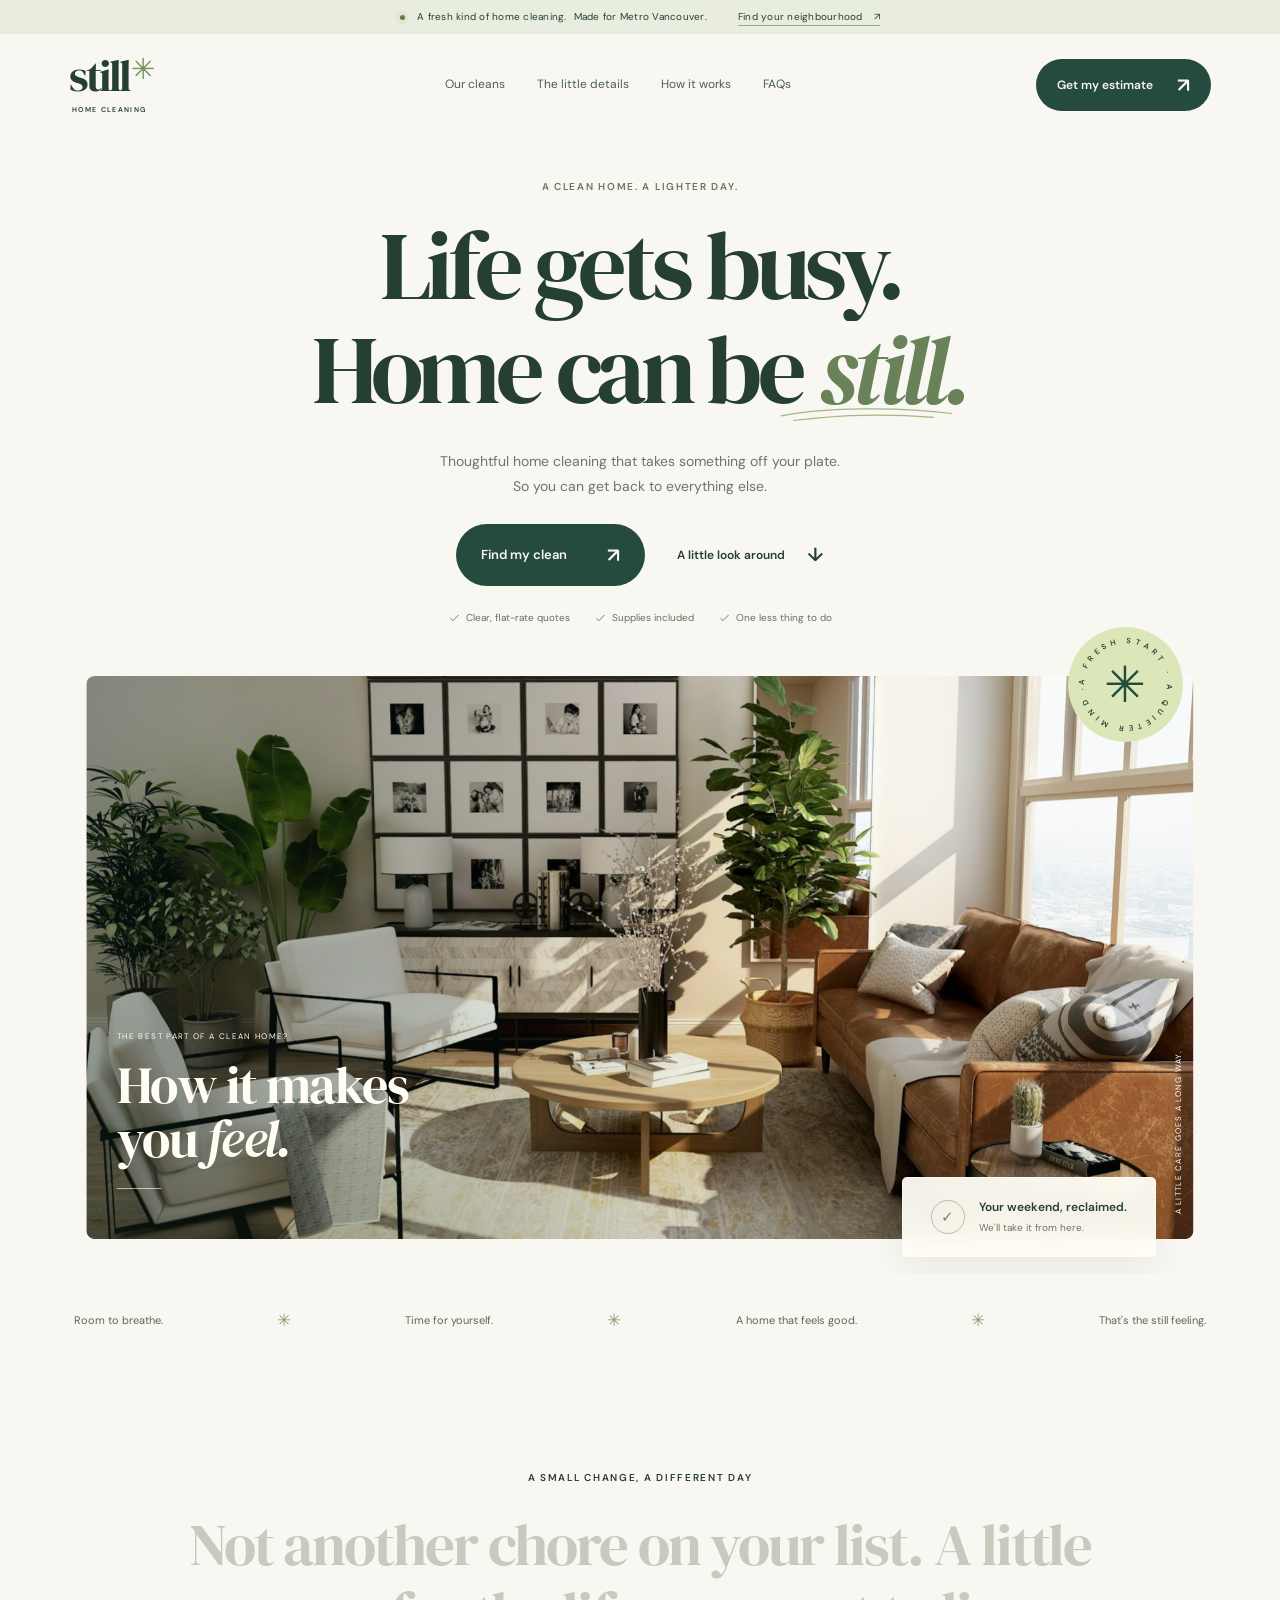
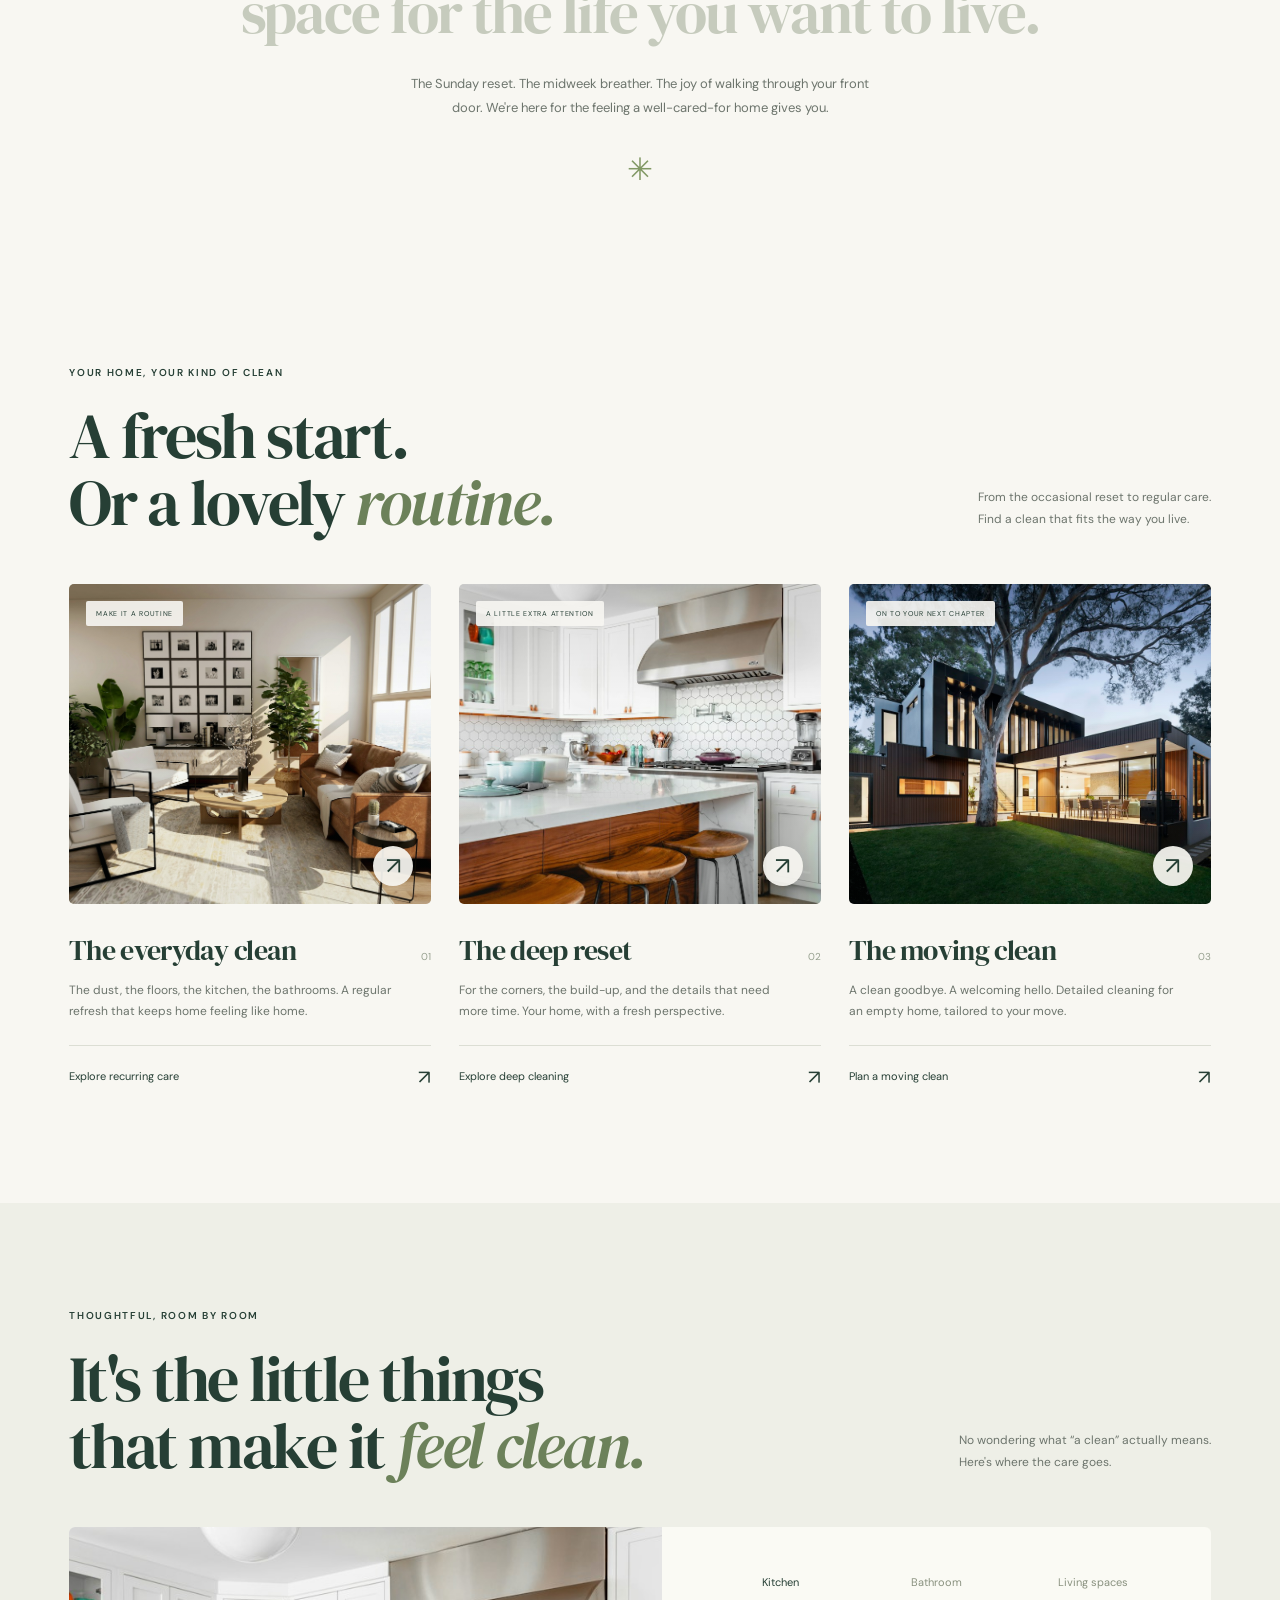
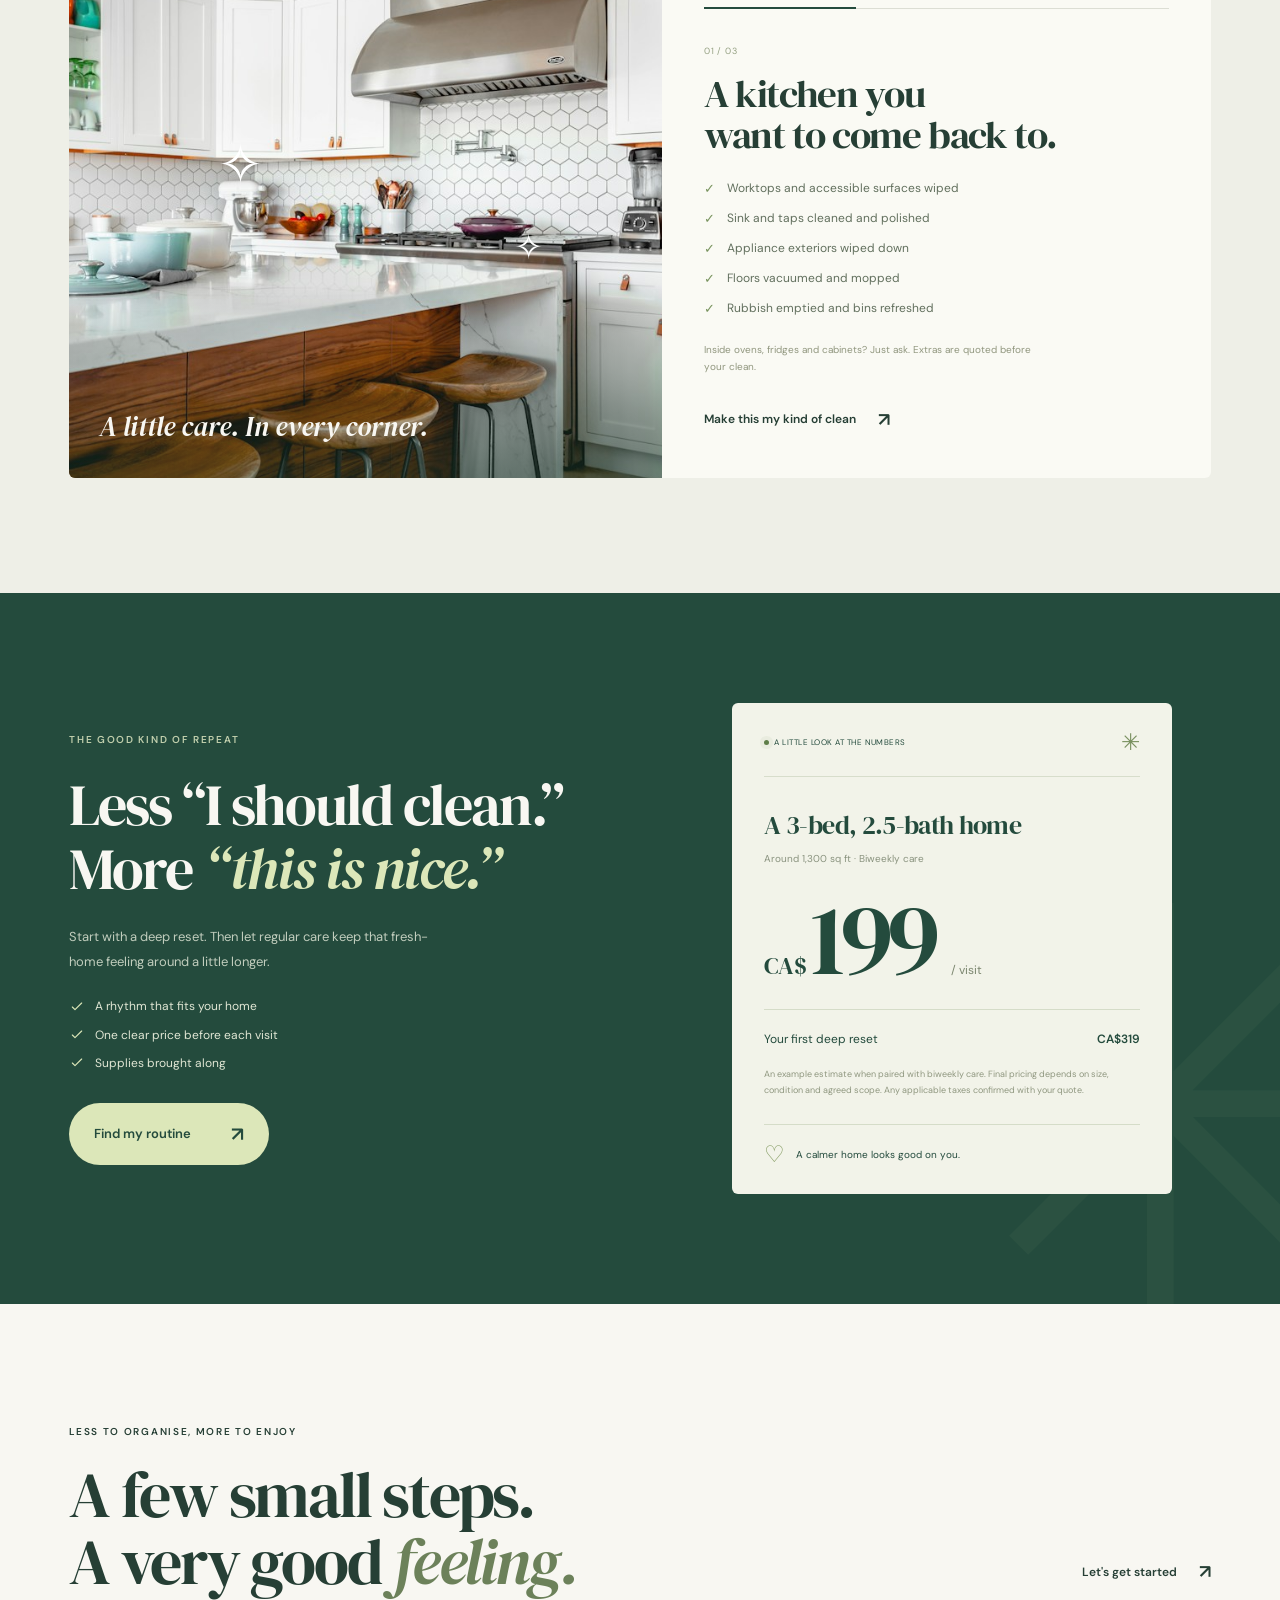
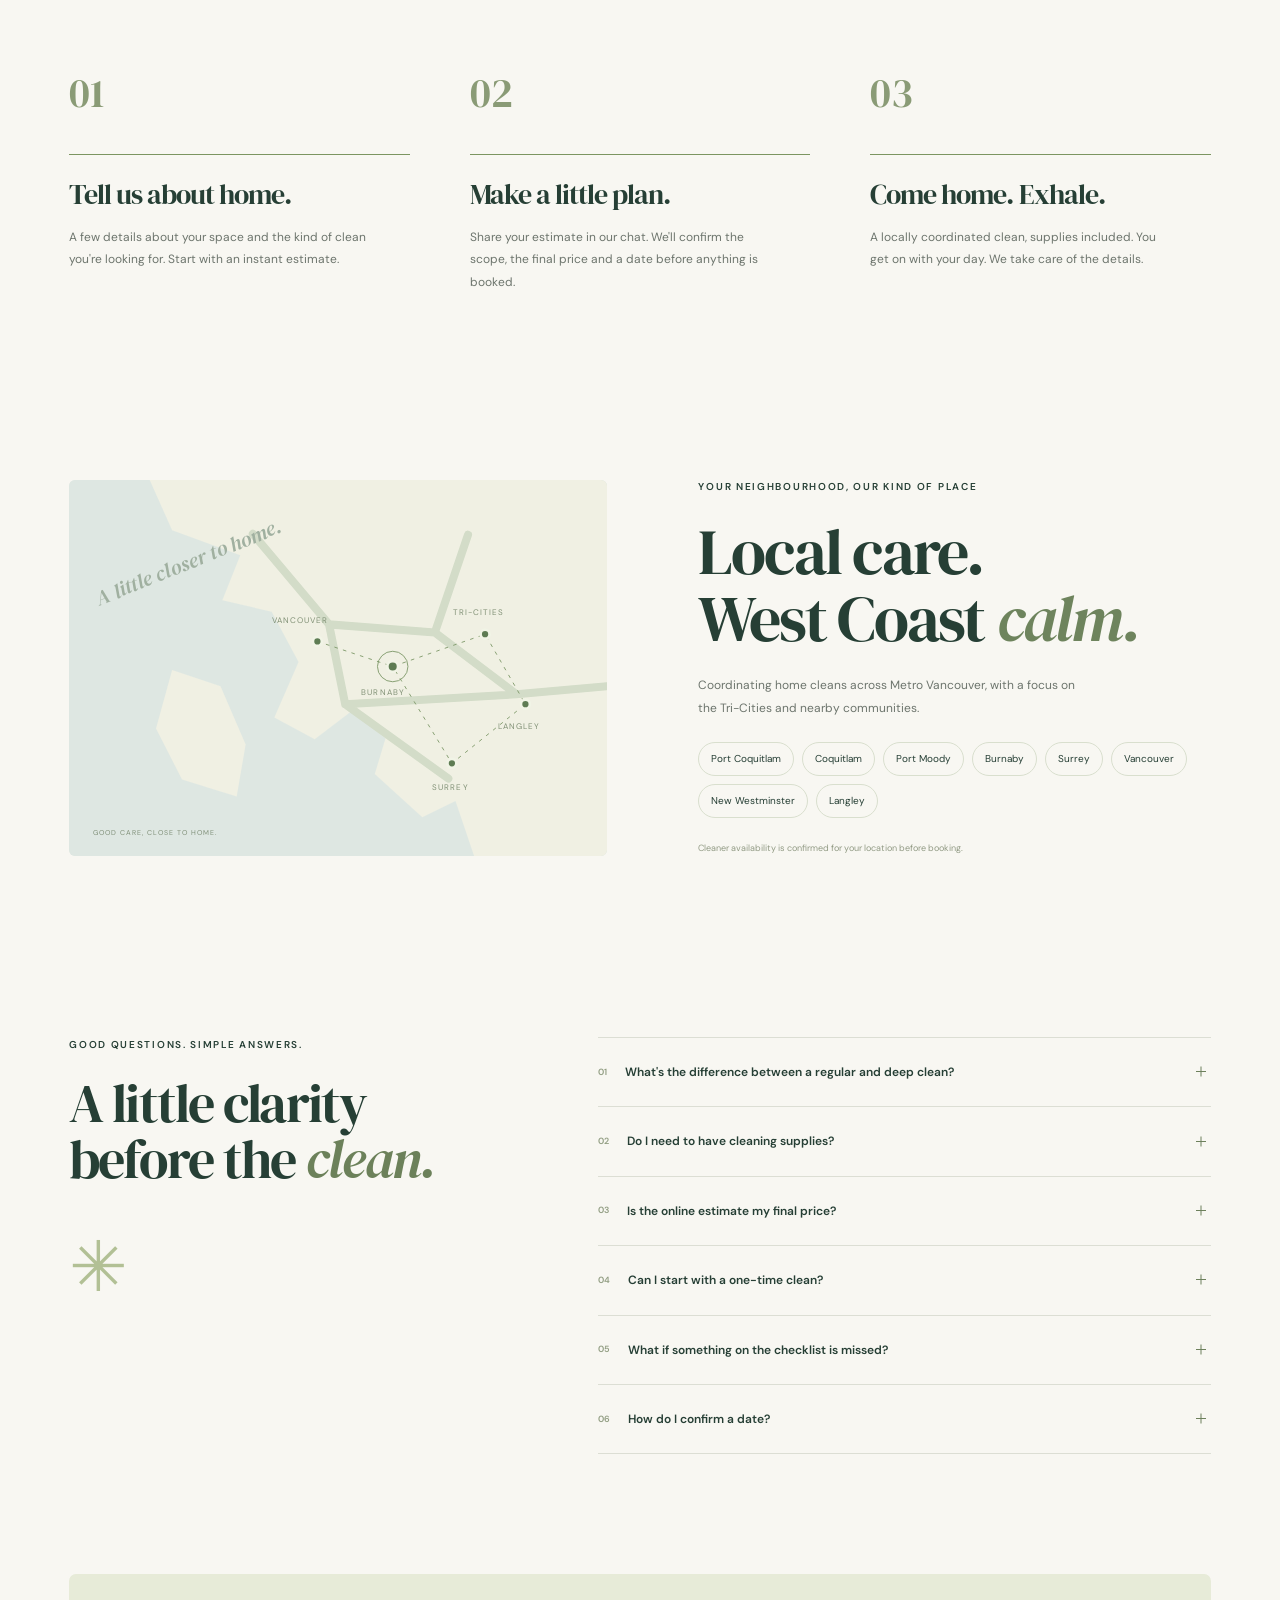
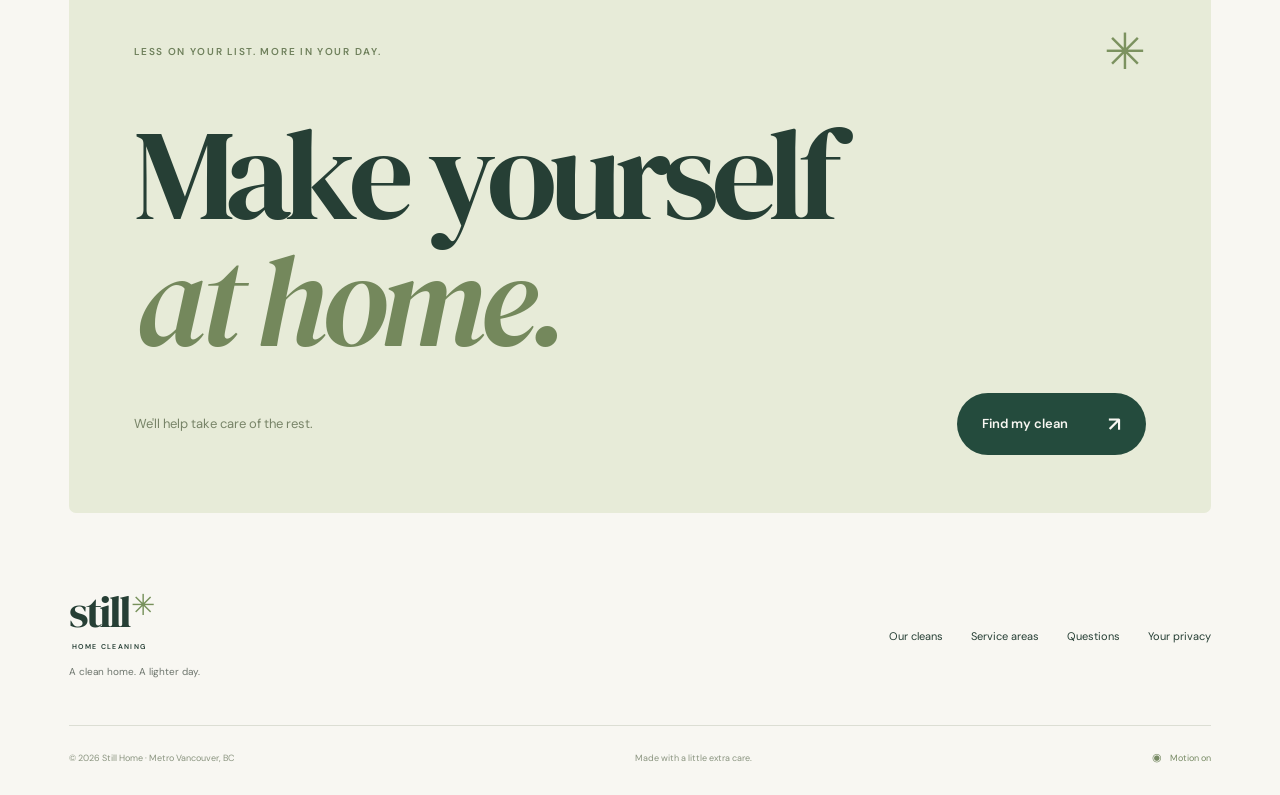
==== stillhome/index.html @ 05379aea "Publish accessible Still Home preview" ====
<!doctype html>
<html lang="en-CA">
<head><meta name="robots" content="noindex, nofollow">
  <meta charset="UTF-8">
  <meta name="viewport" content="width=device-width, initial-scale=1">
  <meta name="theme-color" content="#f8f7f2">
  <meta name="description" content="Thoughtful home cleaning across Metro Vancouver. Explore deep cleans and recurring care, see what's included, and build your personal estimate with Still Home.">
  <title>Still Home — A clean home. A lighter day.</title>
  <link rel="icon" href="assets/favicon.svg" type="image/svg+xml">
  <link rel="preload" href="assets/serif.ttf" as="font" type="font/ttf" crossorigin>
  <link rel="stylesheet" href="styles.css">
  <script src="app.js" defer></script>
</head>
<body>
  <a class="skip-link" href="#main">Skip to content</a>
  <div class="announcement"><span class="live-dot"></span> A fresh kind of home cleaning. <span class="announcement-location">Made for Metro Vancouver.</span><a href="#areas">Find your neighbourhood <span aria-hidden="true">↗</span></a></div>
  <header class="site-header" id="header">
    <a class="wordmark" href="#" aria-label="Still Home, home">still<span class="logo-spark" aria-hidden="true">✳</span><span class="wordmark-small">HOME CLEANING</span></a>
    <nav class="desktop-nav" aria-label="Main navigation"><a href="#services">Our cleans</a><a href="#details">The little details</a><a href="#how">How it works</a><a href="#questions">FAQs</a></nav>
    <button class="button button-small" data-quote>Get my estimate <span aria-hidden="true">↗</span></button>
    <button class="menu-button" aria-expanded="false" aria-controls="mobile-nav" aria-label="Open navigation"><span></span><span></span></button>
  </header>
  <nav id="mobile-nav" class="mobile-nav" aria-label="Mobile navigation" hidden><a href="#services">Our cleans</a><a href="#details">The little details</a><a href="#how">How it works</a><a href="#questions">FAQs</a></nav>
  <main id="main">
    <section class="hero" aria-labelledby="hero-title">
      <div class="hero-copy">
        <p class="eyebrow hero-enter">A CLEAN HOME. A LIGHTER DAY.</p>
        <h1 id="hero-title"><span class="line"><span>Life gets busy.</span></span><span class="line"><span>Home can be <em>still.</em><svg class="hero-underline" viewBox="0 0 230 22" aria-hidden="true"><path d="M4 14C60 3 157 2 225 11M20 20C83 12 149 12 201 16"/></svg></span></span></h1>
        <p class="hero-description hero-enter">Thoughtful home cleaning that takes something off your plate.<br class="desktop-only"> So you can get back to everything else.</p>
        <div class="hero-actions hero-enter"><button class="button" data-quote>Find my clean <span aria-hidden="true">↗</span></button><a class="text-link" href="#services">A little look around <span aria-hidden="true">↓</span></a></div>
        <div class="hero-notes hero-enter"><span><svg><use href="#check"/></svg> Clear, flat-rate quotes</span><span><svg><use href="#check"/></svg> Supplies included</span><span><svg><use href="#check"/></svg> One less thing to do</span></div>
      </div>
      <div class="hero-photo-shell">
        <div class="hero-photo" id="hero-photo"><img src="assets/living-room.jpg" alt="Sunlight falling across a calm living room with warm wood, green plants and a freshly cared-for floor" width="1800" height="1350" fetchpriority="high"><div class="photo-shade"></div><div class="photo-caption"><span class="caption-kicker">THE BEST PART OF A CLEAN HOME?</span><p>How it makes<br>you <em>feel.</em></p><span class="caption-line"></span></div><span class="photo-coordinate">A LITTLE CARE GOES A LONG WAY.</span></div>
        <div class="rotating-seal" aria-hidden="true"><svg viewBox="0 0 120 120"><defs><path id="sealPath" d="M60 60m-43 0a43 43 0 1 1 86 0a43 43 0 1 1-86 0"/></defs><text><textPath href="#sealPath" textLength="268">A FRESH START · A QUIETER MIND · </textPath></text></svg><span>✳</span></div>
        <div class="floating-note"><span class="note-icon" aria-hidden="true">✓</span><div><strong>Your weekend, reclaimed.</strong><span>We'll take it from here.</span></div></div>
      </div>
    </section>
    <div class="care-strip"><span>Room to breathe.</span><i>✳</i><span>Time for yourself.</span><i>✳</i><span>A home that feels good.</span><i>✳</i><span>That's the still feeling.</span></div>
    <section class="intro section-pad" aria-label="Our approach"><p class="eyebrow reveal">A SMALL CHANGE, A DIFFERENT DAY</p><h2 class="scroll-words">Not another chore on your list. A little space for the life you want to live.</h2><p class="intro-description reveal">The Sunday reset. The midweek breather. The joy of walking through your front door. We're here for the feeling a well-cared-for home gives you.</p><span class="small-flower" aria-hidden="true">✳</span></section>
    <section class="services section-pad" id="services" aria-labelledby="services-title">
      <div class="section-head reveal"><div><p class="eyebrow">YOUR HOME, YOUR KIND OF CLEAN</p><h2 id="services-title">A fresh start.<br>Or a lovely <em>routine.</em></h2></div><p>From the occasional reset to regular care.<br>Find a clean that fits the way you live.</p></div>
      <div class="service-grid">
        <article class="service-card reveal"><button class="service-photo" data-quote="recurring" aria-label="Explore recurring cleaning"><img src="assets/living-room.jpg" alt="A welcoming living room with comfortable seating and green plants" loading="lazy" width="1800" height="1350"><span class="service-tag">MAKE IT A ROUTINE</span><span class="round-arrow" aria-hidden="true">↗</span></button><div class="service-heading"><h3>The everyday clean</h3><span>01</span></div><p>The dust, the floors, the kitchen, the bathrooms. A regular refresh that keeps home feeling like home.</p><button class="service-link" data-quote="recurring">Explore recurring care <span aria-hidden="true">↗</span></button></article>
        <article class="service-card reveal" style="--delay:100ms"><button class="service-photo" data-quote="deep" aria-label="Explore deep cleaning"><img src="assets/kitchen.jpg" alt="A bright kitchen ready for a detailed clean" loading="lazy" width="1000" height="667"><span class="service-tag">A LITTLE EXTRA ATTENTION</span><span class="round-arrow" aria-hidden="true">↗</span></button><div class="service-heading"><h3>The deep reset</h3><span>02</span></div><p>For the corners, the build-up, and the details that need more time. Your home, with a fresh perspective.</p><button class="service-link" data-quote="deep">Explore deep cleaning <span aria-hidden="true">↗</span></button></article>
        <article class="service-card reveal" style="--delay:200ms"><button class="service-photo" data-quote="move" aria-label="Explore move-in and move-out cleaning"><img src="assets/home.jpg" alt="An airy interior with natural materials and space for a new beginning" loading="lazy" width="1200" height="800"><span class="service-tag">ON TO YOUR NEXT CHAPTER</span><span class="round-arrow" aria-hidden="true">↗</span></button><div class="service-heading"><h3>The moving clean</h3><span>03</span></div><p>A clean goodbye. A welcoming hello. Detailed cleaning for an empty home, tailored to your move.</p><button class="service-link" data-quote="move">Plan a moving clean <span aria-hidden="true">↗</span></button></article>
      </div>
    </section>
    <section class="details-section section-pad" id="details" aria-labelledby="details-title">
      <div class="section-head reveal"><div><p class="eyebrow">THOUGHTFUL, ROOM BY ROOM</p><h2 id="details-title">It's the little things<br>that make it <em>feel clean.</em></h2></div><p>No wondering what “a clean” actually means.<br>Here's where the care goes.</p></div>
      <div class="room-explorer reveal"><div class="room-image"><img id="room-photo" src="assets/kitchen.jpg" alt="Kitchen interior, illustrating the spaces included in a clean" loading="lazy" width="1000" height="667"><span class="room-image-label">A little care. In every corner.</span><span class="detail-spark spark-one" aria-hidden="true">✧</span><span class="detail-spark spark-two" aria-hidden="true">✧</span></div><div class="room-panel"><div class="room-tabs" role="tablist" aria-label="Explore cleaning by room"><button role="tab" id="tab-kitchen" aria-selected="true" aria-controls="room-content" data-room="kitchen">Kitchen</button><button role="tab" id="tab-bathroom" aria-selected="false" aria-controls="room-content" tabindex="-1" data-room="bathroom">Bathroom</button><button role="tab" id="tab-living" aria-selected="false" aria-controls="room-content" tabindex="-1" data-room="living">Living spaces</button></div><div id="room-content" role="tabpanel" aria-labelledby="tab-kitchen" tabindex="0"><span class="room-number" aria-hidden="true">01 / 03</span><h3>A kitchen you<br>want to come back to.</h3><ul class="checklist"><li>Worktops and accessible surfaces wiped</li><li>Sink and taps cleaned and polished</li><li>Appliance exteriors wiped down</li><li>Floors vacuumed and mopped</li><li>Rubbish emptied and bins refreshed</li></ul><p class="room-footnote">Inside ovens, fridges and cabinets? Just ask. Extras are quoted before your clean.</p></div><button class="text-link" data-quote>Make this my kind of clean <span aria-hidden="true">↗</span></button></div></div>
    </section>
    <section class="routine section-pad" id="recurring" aria-labelledby="routine-title"><div class="routine-inner"><div class="routine-copy reveal"><p class="eyebrow">THE GOOD KIND OF REPEAT</p><h2 id="routine-title">Less “I should clean.”<br>More <em>“this is nice.”</em></h2><p>Start with a deep reset. Then let regular care keep that fresh-home feeling around a little longer.</p><ul class="routine-points"><li><svg><use href="#check"/></svg> A rhythm that fits your home</li><li><svg><use href="#check"/></svg> One clear price before each visit</li><li><svg><use href="#check"/></svg> Supplies brought along</li></ul><button class="button button-light" data-quote="recurring">Find my routine <span aria-hidden="true">↗</span></button></div><div class="routine-card reveal" style="--delay:130ms"><div class="card-top"><span class="live-dot"></span> A LITTLE LOOK AT THE NUMBERS <span aria-hidden="true">✳</span></div><p class="routine-home">A 3-bed, 2.5-bath home</p><p class="routine-size">Around 1,300 sq ft · Biweekly care</p><div class="price-line"><span class="currency">CA$</span><span class="routine-price">199</span><span class="per-visit">/ visit</span></div><div class="routine-rule"></div><div class="first-clean"><span>Your first deep reset</span><strong>CA$319</strong></div><p class="card-disclaimer">An example estimate when paired with biweekly care. Final pricing depends on size, condition and agreed scope. Any applicable taxes confirmed with your quote.</p><div class="routine-card-bottom"><span aria-hidden="true">♡</span> A calmer home looks good on you.</div></div><span class="routine-flower" aria-hidden="true">✳</span></div></section>
    <section class="how section-pad" id="how" aria-labelledby="how-title"><div class="section-head reveal"><div><p class="eyebrow">LESS TO ORGANISE, MORE TO ENJOY</p><h2 id="how-title">A few small steps.<br>A very good <em>feeling.</em></h2></div><button class="text-link" data-quote>Let's get started <span aria-hidden="true">↗</span></button></div><div class="steps"><article class="reveal"><span class="step-number">01</span><h3>Tell us about home.</h3><p>A few details about your space and the kind of clean you're looking for. Start with an instant estimate.</p></article><article class="reveal" style="--delay:100ms"><span class="step-number">02</span><h3>Make a little plan.</h3><p>Share your estimate in our chat. We'll confirm the scope, the final price and a date before anything is booked.</p></article><article class="reveal" style="--delay:200ms"><span class="step-number">03</span><h3>Come home. Exhale.</h3><p>A locally coordinated clean, supplies included. You get on with your day. We take care of the details.</p></article></div></section>
    <section class="areas section-pad" id="areas" aria-labelledby="areas-title"><div class="area-art reveal" aria-hidden="true"><svg viewBox="0 0 600 420"><path class="map-water" d="M0 0h600v420H0z"/><path class="map-land" d="M600 0H90l25 56 76 28-20 50 55 13 30 56-27 62 45 24 41-31 38 30-12 40 53 48 37-18 21 62h148z"/><path class="map-island" d="m115 212 54 18 28 65-10 58-61-19-29-57z"/><path class="map-road" d="m205 60 85 101 118 9 91 69 101-9M290 161l18 89 115 83M308 250l191-11M408 170l37-109"/><path class="map-route" d="m277 180 84 28 103-36 45 78-82 66-66-108"/><circle class="map-ring" cx="361" cy="208" r="17"/><circle class="map-dot" cx="361" cy="208" r="6"/><circle class="map-dot" cx="277" cy="180" r="5"/><circle class="map-dot" cx="464" cy="172" r="5"/><circle class="map-dot" cx="427" cy="316" r="5"/><circle class="map-dot" cx="509" cy="250" r="5"/><text x="226" y="160">VANCOUVER</text><text x="326" y="240">BURNABY</text><text x="428" y="150">TRI-CITIES</text><text x="405" y="346">SURREY</text><text x="478" y="278">LANGLEY</text><text class="map-water-label" x="34" y="140" transform="rotate(-22 34 140)">A little closer to home.</text></svg><span class="map-label">GOOD CARE, CLOSE TO HOME.</span></div><div class="areas-copy reveal"><p class="eyebrow">YOUR NEIGHBOURHOOD, OUR KIND OF PLACE</p><h2 id="areas-title">Local care.<br>West Coast <em>calm.</em></h2><p>Coordinating home cleans across Metro Vancouver, with a focus on the Tri-Cities and nearby communities.</p><div class="city-chips"><button data-city="Port Coquitlam">Port Coquitlam</button><button data-city="Coquitlam">Coquitlam</button><button data-city="Port Moody">Port Moody</button><button data-city="Burnaby">Burnaby</button><button data-city="Surrey">Surrey</button><button data-city="Vancouver">Vancouver</button><button data-city="New Westminster">New Westminster</button><button data-city="Langley">Langley</button></div><p class="area-note">Cleaner availability is confirmed for your location before booking.</p></div></section>
    <section class="faq section-pad" id="questions" aria-labelledby="faq-title"><div class="faq-heading reveal"><p class="eyebrow">GOOD QUESTIONS. SIMPLE ANSWERS.</p><h2 id="faq-title">A little clarity<br>before the <em>clean.</em></h2><span class="faq-flower" aria-hidden="true">✳</span></div><div class="faq-list reveal"><details><summary><span>01</span>What's the difference between a regular and deep clean?<i aria-hidden="true"></i></summary><div class="faq-answer">Regular care covers the everyday essentials: accessible surfaces, kitchen, bathrooms and floors. A deep reset allows extra time for build-up and detailed areas such as baseboards. We agree the checklist with you before the visit.</div></details><details><summary><span>02</span>Do I need to have cleaning supplies?<i aria-hidden="true"></i></summary><div class="faq-answer">Supplies are included in the quoted clean. If you have preferred products, delicate finishes, allergies or pets, mention them when confirming the scope so the cleaner can plan accordingly.</div></details><details><summary><span>03</span>Is the online estimate my final price?<i aria-hidden="true"></i></summary><div class="faq-answer">It's a guide based on your home's size and the service you choose. The final flat quote, any applicable taxes, extras and availability are confirmed in conversation before you book. You won't be asked to pay on this page.</div></details><details><summary><span>04</span>Can I start with a one-time clean?<i aria-hidden="true"></i></summary><div class="faq-answer">Absolutely. Choose a one-time deep reset, or start with a deep clean and continue biweekly. We'll help you choose a practical plan for your home, without assuming you want recurring service.</div></details><details><summary><span>05</span>What if something on the checklist is missed?<i aria-hidden="true"></i></summary><div class="faq-answer">Tell us in the same chat used to arrange your clean. If something in the agreed cleaning scope was missed, we'll arrange a free touch-up of that area.</div></details><details><summary><span>06</span>How do I confirm a date?<i aria-hidden="true"></i></summary><div class="faq-answer">Build your estimate, then copy or download the summary and send it in the conversation where you found us. We'll confirm a local cleaner and a suitable time before finalising the booking. The estimate tool itself does not reserve a slot.</div></details></div></section>
    <section class="closing section-pad"><div class="closing-top reveal"><span class="eyebrow">LESS ON YOUR LIST. MORE IN YOUR DAY.</span><span class="closing-star" aria-hidden="true">✳</span></div><h2 class="reveal">Make yourself<br><em>at home.</em></h2><div class="closing-bottom reveal"><p>We'll help take care of the rest.</p><button class="button" data-quote>Find my clean <span aria-hidden="true">↗</span></button></div></section>
  </main>
  <footer class="footer"><div><a class="wordmark" href="#" aria-label="Still Home, back to top">still<span class="logo-spark" aria-hidden="true">✳</span><span class="wordmark-small">HOME CLEANING</span></a><p>A clean home. A lighter day.</p></div><div class="footer-links"><a href="#services">Our cleans</a><a href="#areas">Service areas</a><a href="#questions">Questions</a><button id="privacy-button">Your privacy</button></div><div class="footer-bottom"><span>© <span id="year">2026</span> Still Home · Metro Vancouver, BC</span><span>Made with a little extra care.</span><button id="motion-toggle" aria-pressed="true"><span aria-hidden="true">◉</span> Motion on</button></div></footer>
  <dialog id="quote-dialog" aria-labelledby="quote-title"><div class="dialog-top"><span class="dialog-brand">still<span aria-hidden="true">✳</span></span><button class="close-dialog" aria-label="Close estimate">×</button></div><div class="quote-main"><p class="eyebrow">LET'S MAKE SOME ROOM</p><h2 id="quote-title">Your home.<br>Your kind of <em>clean.</em></h2><p class="quote-intro">A few little details for a clearer idea of the price.</p><form id="quote-form"><fieldset class="service-picker"><legend>What does home need?</legend><label><input type="radio" name="service" value="recurring" checked><span>Regular care<small>Deep reset + biweekly</small></span></label><label><input type="radio" name="service" value="deep"><span>A deep reset<small>Just this once</small></span></label><label><input type="radio" name="service" value="move"><span>A moving clean<small>A fresh chapter</small></span></label></fieldset><div class="form-row"><label>Bedrooms<select name="bedrooms" id="bedrooms"><option value="1">1 bedroom</option><option value="2">2 bedrooms</option><option value="3" selected>3 bedrooms</option><option value="4">4 bedrooms</option><option value="5">5+ bedrooms</option></select></label><label>Bathrooms<select name="bathrooms" id="bathrooms"><option value="1">1 bathroom</option><option value="1.5">1.5 bathrooms</option><option value="2">2 bathrooms</option><option value="2.5" selected>2.5 bathrooms</option><option value="3">3 bathrooms</option><option value="4">4+ bathrooms</option></select></label></div><div class="form-row"><label>Approximate size<select name="size" id="size"><option value="900">Under 1,000 sq ft</option><option value="1300" selected>1,000–1,500 sq ft</option><option value="1800">1,500–2,000 sq ft</option><option value="2300">2,000–2,500 sq ft</option><option value="2800">2,500+ sq ft</option></select></label><label>Your neighbourhood<select name="city" id="city"><option>Port Coquitlam</option><option>Coquitlam</option><option>Port Moody</option><option>Burnaby</option><option>Surrey</option><option>Vancouver</option><option>New Westminster</option><option>Langley</option><option>Another nearby area</option></select></label></div><div class="estimate-box" aria-live="polite" aria-atomic="true"><div><span id="estimate-label">First deep reset</span><strong id="estimate-price">CA$319</strong></div><p id="estimate-follow">Then CA$199 per biweekly visit</p></div><p class="estimate-disclaimer">An indicative estimate, subject to your home's condition and agreed scope. Final price, any taxes and availability confirmed before booking.</p><button class="button quote-submit" type="submit">Save my estimate <span aria-hidden="true">↗</span></button><p class="form-note">No payment. No booking commitment. Just a starting point.</p></form><div id="quote-result" hidden><div class="result-check" aria-hidden="true">✓</div><h3>Your fresh start,<br>all written down.</h3><p>Send this summary in the chat where you found us to confirm the details and check dates.</p><pre id="estimate-summary" tabindex="0"></pre><div class="result-actions"><button class="button" id="copy-estimate">Copy estimate <span aria-hidden="true">↗</span></button><button class="button button-outline" id="download-estimate">Download</button></div><p class="form-note" id="copy-status" role="status">Your estimate stays on this device. No booking has been submitted.</p><button class="text-link" id="edit-estimate">← Edit my details</button></div></div></dialog>
  <dialog id="privacy-dialog" aria-labelledby="privacy-title"><div class="dialog-top"><span class="dialog-brand">still<span aria-hidden="true">✳</span></span><button class="close-dialog" aria-label="Close privacy information">×</button></div><div class="privacy-content"><p class="eyebrow">A LITTLE PEACE OF MIND</p><h2 id="privacy-title">Your privacy.</h2><p>The estimate tool runs in your browser. It does not send your selections, collect contact details or submit a booking. Copying an estimate places it on your clipboard; downloading saves a text file to your device.</p><p>We remember your motion preference on this device. This page has no advertising trackers or analytics scripts. The hosting provider may process ordinary connection information to deliver the website.</p><p>When you're ready, you choose where to share your estimate and what personal details to provide in that conversation.</p></div></dialog>
  <svg class="svg-defs" xmlns="http://www.w3.org/2000/svg" aria-hidden="true"><symbol id="check" viewBox="0 0 24 24"><path d="m5 12 4 4L19 6" fill="none" stroke="currentColor" stroke-width="1.7" stroke-linecap="round" stroke-linejoin="round"/></symbol></svg>
</body>
</html>
---- stillhome/styles.css ----
@font-face{font-family:DM Sans;src:url('assets/sans.ttf') format('truetype');font-weight:400;font-display:swap}@font-face{font-family:DM Sans;src:url('assets/sans-medium.ttf') format('truetype');font-weight:500 700;font-display:swap}@font-face{font-family:DM Serif;src:url('assets/serif.ttf') format('truetype');font-weight:400;font-display:swap}@font-face{font-family:DM Serif;src:url('assets/serif-italic.ttf') format('truetype');font-weight:400;font-style:italic;font-display:swap}
:root{--paper:#f8f7f2;--ink:#263f35;--green:#244b3d;--muted:#6d756d;--line:#dcded4;--sage:#e9eddf;--lime:#dce7b9;--serif:'DM Serif',Georgia,serif;--sans:'DM Sans',Arial,sans-serif;--ease:cubic-bezier(.22,1,.36,1);--gutter:clamp(24px,5.4vw,88px)}*{box-sizing:border-box}html{scroll-behavior:smooth;scroll-padding-top:110px}body{margin:0;background:var(--paper);color:var(--ink);font-family:var(--sans);font-size:15px;line-height:1.6;-webkit-font-smoothing:antialiased}body.modal-open{overflow:hidden}h1,h2,h3,p{margin:0}h1,h2,h3{font-family:var(--serif);font-weight:400;line-height:1.05;letter-spacing:-.035em}h2{font-size:clamp(42px,5vw,73px)}h3{font-size:32px}em{font-weight:400}button,a,input,select{ -webkit-tap-highlight-color:transparent}button,input,select{font:inherit}button{cursor:pointer;color:inherit}a{color:inherit;text-decoration:none}button{border:0}img{display:block;width:100%;height:100%;object-fit:cover}button:focus-visible,a:focus-visible,summary:focus-visible,select:focus-visible,[tabindex="0"]:focus-visible{outline:2px solid #7b945d;outline-offset:5px}::selection{background:var(--lime);color:var(--green)}[hidden]{display:none!important}.svg-defs{position:absolute;width:0;height:0;overflow:hidden}.skip-link{position:fixed;top:-70px;left:16px;background:var(--green);color:white;padding:12px 24px;z-index:100}.skip-link:focus{top:12px}.eyebrow{font-size:10px;font-weight:600;letter-spacing:.17em;line-height:1.6}.button{display:inline-flex;align-items:center;justify-content:center;gap:40px;background:var(--green);color:var(--paper);padding:19px 25px;border-radius:50px;font-size:13px;line-height:1.2;font-weight:500;white-space:nowrap;position:relative;overflow:hidden;transition:background .3s,transform .3s var(--ease),box-shadow .3s}.button:hover{background:#163d2f;transform:translateY(-3px);box-shadow:0 8px 20px #244b3d18}.button span{font-size:20px;transition:transform .35s var(--ease)}.button:hover span{transform:translate(3px,-3px)}.button-small{font-size:12px;padding:14px 21px;gap:24px}.button-light{background:var(--lime);color:var(--green)}.button-light:hover{background:#ebf3d6}.button-outline{background:transparent;border:1px solid var(--line);color:var(--green)}.button-outline:hover{background:var(--sage)}.text-link{display:inline-flex;align-items:center;gap:22px;font-size:12px;font-weight:500;background:none;padding:8px 0;position:relative}.text-link:after{content:'';position:absolute;bottom:3px;left:0;width:calc(100% - 30px);height:1px;background:currentColor;transform:scaleX(0);transform-origin:left;transition:transform .4s var(--ease)}.text-link:hover:after{transform:scaleX(1)}.text-link span{font-size:19px;transition:transform .3s}.text-link:hover span{transform:translate(3px,-2px)}.announcement{height:34px;background:#e9eddf;display:flex;align-items:center;justify-content:center;gap:7px;font-size:10px;letter-spacing:.025em}.announcement a{margin-left:24px;border-bottom:1px solid #9aa98d;font-size:10px}.announcement a span{margin-left:8px}.live-dot{width:5px;height:5px;display:inline-block;border-radius:50%;background:#5e7d48;margin-right:5px;flex-shrink:0;box-shadow:0 0 0 4px #7b945d13}.site-header{height:102px;display:flex;align-items:center;justify-content:space-between;padding:0 var(--gutter);position:sticky;top:0;z-index:30;background:#f8f7f2e8;backdrop-filter:blur(16px);transition:height .4s var(--ease),box-shadow .4s}.site-header.scrolled{height:78px;box-shadow:0 1px 0 #263f3510}.wordmark{font-family:var(--serif);font-size:45px;letter-spacing:-.07em;line-height:.8;position:relative;display:block;width:max-content;padding-right:27px;padding-bottom:20px}.logo-spark{position:absolute;right:0;top:-2px;font-family:Georgia;font-size:29px;letter-spacing:0;color:#77915b;line-height:1}.wordmark-small{position:absolute;left:3px;bottom:0;letter-spacing:.19em;font-size:7px;font-family:var(--sans);font-weight:600;white-space:nowrap}.desktop-nav{display:flex;gap:32px;margin-left:45px}.desktop-nav a{font-size:12px;color:#4c5f52;position:relative}.desktop-nav a:after{content:'';height:1px;position:absolute;bottom:-5px;left:0;right:0;background:currentColor;transform:scaleX(0);transition:transform .3s}.desktop-nav a:hover:after{transform:scaleX(1)}.menu-button{display:none}.mobile-nav{position:fixed;top:80px;left:0;right:0;z-index:29;padding:24px;background:var(--paper);box-shadow:0 15px 25px #263f3515}.mobile-nav a{display:block;padding:12px;font-size:17px}.hero{padding-top:43px;overflow:hidden}.hero-copy{text-align:center;padding:0 20px;position:relative;z-index:2}.hero .eyebrow{margin-bottom:22px;color:#687759}.hero h1{font-size:clamp(64px,7.5vw,112px);line-height:1.02;letter-spacing:-.055em}.hero h1 em{color:#698259}.hero .line{display:block;overflow:hidden;padding:0 10px 6px}.hero .line>span{display:inline-block;position:relative;animation:lineIn 1.1s var(--ease) both}.hero .line:nth-child(2)>span{animation-delay:.12s}.hero-underline{position:absolute;width:32%;bottom:-3px;right:-4px;height:17px;overflow:visible}.hero-underline path{fill:none;stroke:#a6b581;stroke-width:1.5;stroke-linecap:round;stroke-dasharray:450;stroke-dashoffset:450;animation:drawLine 1.4s var(--ease) 1s forwards}.hero-description{color:var(--muted);font-size:14px;line-height:1.8;margin:24px auto 25px}.hero-actions{display:flex;align-items:center;justify-content:center;gap:32px}.hero-notes{display:flex;align-items:center;justify-content:center;gap:24px;margin-top:24px;color:#687061;font-size:10px}.hero-notes span{display:flex;align-items:center;gap:5px}.hero-notes svg{width:13px;height:13px}.hero-enter{animation:fadeUp 1s var(--ease) .25s both}.hero-description.hero-enter{animation-delay:.35s}.hero-actions.hero-enter{animation-delay:.45s}.hero-notes.hero-enter{animation-delay:.55s}.hero-photo-shell{position:relative;margin:50px auto 35px;max-width:1600px;padding:0 var(--gutter);--photo-inset:0px}.hero-photo{height:clamp(400px,44vw,650px);border-radius:8px;overflow:hidden;position:relative;clip-path:inset(0 var(--photo-inset) round 8px);will-change:clip-path;animation:photoIn 1.3s var(--ease) .35s both}.hero-photo>img{object-position:center 56%;transform:scale(1.07) translateY(var(--photo-y,0px));will-change:transform}.photo-shade{position:absolute;inset:0;background:linear-gradient(90deg,#13281d65,transparent 55%),linear-gradient(0deg,#17291a28,transparent 50%)}.photo-caption{position:absolute;bottom:50px;left:48px;color:#fffdf4}.caption-kicker{font-size:8px;letter-spacing:.17em}.photo-caption p{font-family:var(--serif);font-size:clamp(36px,4.1vw,60px);line-height:1.02;letter-spacing:-.03em;margin-top:13px}.caption-line{height:1px;width:44px;background:#fffdf49c;display:block;margin-top:22px}.photo-coordinate{position:absolute;bottom:25px;right:26px;font-size:8px;letter-spacing:.16em;color:white;writing-mode:vertical-rl;transform:rotate(180deg)}.rotating-seal{position:absolute;top:-49px;right:calc(var(--gutter) + 28px);width:115px;height:115px;border-radius:50%;background:var(--lime);display:grid;place-items:center;color:var(--green);z-index:3}.rotating-seal>svg{position:absolute;inset:0;width:100%;height:100%;animation:spin 48s linear infinite}.rotating-seal text{font-family:var(--sans);font-size:8px;font-weight:500;letter-spacing:1.8px;fill:var(--green)}.rotating-seal>span{font-size:50px;line-height:1;font-family:Georgia}.floating-note{position:absolute;bottom:-18px;right:calc(var(--gutter) + 55px);background:#fffdf5f2;backdrop-filter:blur(10px);border:1px solid #ffffff78;border-radius:5px;padding:20px 28px;display:flex;gap:14px;align-items:center;box-shadow:0 10px 35px #16271a12;animation:float 7s ease-in-out infinite}.note-icon{width:34px;height:34px;border:1px solid #78926180;border-radius:50%;display:grid;place-items:center;color:#6d8859;font-size:15px}.floating-note strong{display:block;font-size:12px;font-weight:500}.floating-note div>span{display:block;font-size:10px;color:var(--muted);margin-top:3px}.care-strip{display:flex;justify-content:space-between;align-items:center;gap:24px;padding:33px calc(var(--gutter) + 5px) 40px;font-size:11px;color:#5b6b57}.care-strip i{font-style:normal;color:#8b9c6f;font-size:17px}.section-pad{padding:110px var(--gutter)}.intro{text-align:center;position:relative;max-width:1170px;margin:auto;padding-top:95px;padding-bottom:120px}.intro h2{font-size:clamp(40px,4.6vw,64px);line-height:1.16;max-width:950px;margin:25px auto}.scroll-words .word{transition:color .28s;color:#c6cbbd}.scroll-words .word.lit{color:var(--ink)}.intro-description{max-width:460px;color:var(--muted);font-size:13px;line-height:1.8;margin:25px auto}.small-flower{display:block;color:#819864;font-size:31px;margin-top:35px;line-height:1}.section-head{display:flex;justify-content:space-between;align-items:flex-end;gap:32px;margin-bottom:48px}.section-head .eyebrow{margin-bottom:21px}.section-head>p{font-size:12px;color:var(--muted);max-width:320px;line-height:1.9;padding-bottom:5px}.section-head h2 em{color:#6c815a}.services{padding-top:60px;padding-bottom:110px}.service-grid{display:grid;grid-template-columns:repeat(3,minmax(0,1fr));gap:28px}.service-photo{width:100%;height:clamp(230px,25vw,380px);position:relative;overflow:hidden;background:var(--sage);padding:0;border-radius:5px}.service-photo:after{content:'';position:absolute;inset:0;background:linear-gradient(180deg,#00000016,transparent 35%,#152b2517);pointer-events:none}.service-photo img{transition:transform 1s var(--ease),filter .5s}.service-photo:hover img{transform:scale(1.055);filter:brightness(1.03)}.service-card:first-child .service-photo img{object-position:68% 50%}.service-card:nth-child(2) .service-photo img{object-position:46% 50%}.service-tag{position:absolute;top:17px;left:17px;z-index:2;background:#f8f7f2e8;padding:7px 10px;border-radius:2px;font-size:7px;letter-spacing:.1em}.round-arrow{position:absolute;right:18px;bottom:18px;z-index:2;width:40px;height:40px;border-radius:50%;background:#f8f7f2ed;display:grid;place-items:center;font-size:24px;transition:transform .4s var(--ease),background .3s}.service-photo:hover .round-arrow{transform:rotate(45deg);background:var(--lime)}.service-heading{display:flex;align-items:baseline;justify-content:space-between;gap:12px;margin-top:25px}.service-heading h3{font-size:28px;letter-spacing:-.025em}.service-heading>span{font-size:10px;color:#97a08f}.service-card>p{font-size:12px;line-height:1.8;color:var(--muted);margin:14px 0 22px;max-width:325px}.service-link{border-top:1px solid var(--line);padding:15px 0 0;width:100%;background:none;display:flex;justify-content:space-between;align-items:center;text-align:left;font-size:11px;transition:color .3s}.service-link>span{font-size:20px;transition:transform .3s}.service-link:hover{color:#6b8654}.service-link:hover>span{transform:translate(3px,-3px)}.details-section{background:#eeefe7;padding-top:105px;padding-bottom:115px}.room-explorer{display:grid;grid-template-columns:1.08fr 1fr;min-height:550px;border-radius:6px;overflow:hidden;background:#fafaf4}.room-image{position:relative;overflow:hidden;min-height:500px}.room-image img{transition:opacity .3s,transform 1.4s var(--ease);object-position:center;transform:scale(1.02)}.room-image img.changing{opacity:0;transform:scale(1.07)}.room-image:after{content:'';position:absolute;inset:0;background:linear-gradient(0deg,#173a2b75,transparent 35%);pointer-events:none}.room-image-label{position:absolute;bottom:30px;left:30px;color:var(--paper);font-family:var(--serif);font-style:italic;font-size:27px;z-index:2}.detail-spark{position:absolute;z-index:2;color:#fff;font-size:56px;animation:twinkle 5s ease-in-out infinite;line-height:1}.spark-one{left:25%;top:38%}.spark-two{right:20%;top:55%;font-size:35px;animation-delay:2.5s}.room-panel{padding:35px 42px;display:flex;flex-direction:column;align-items:flex-start;justify-content:space-between}.room-tabs{display:flex;gap:4px;border-bottom:1px solid var(--line);width:100%;margin-bottom:28px}.room-tabs button{background:none;padding:12px 9px 16px;font-size:11px;color:#89917f;position:relative;flex:1;white-space:nowrap}.room-tabs button[aria-selected="true"]{color:var(--ink)}.room-tabs button:after{content:'';position:absolute;bottom:-1px;height:2px;background:var(--green);left:0;right:0;transform:scaleX(0);transition:transform .4s var(--ease)}.room-tabs button[aria-selected="true"]:after{transform:scaleX(1)}.room-number{font-size:9px;letter-spacing:.09em;color:#94a082}.room-panel h3{font-size:39px;margin-top:13px;margin-bottom:23px}.checklist{list-style:none;padding:0;margin:0}.checklist li{font-size:12px;color:#62705e;margin:11px 0;padding-left:23px;position:relative}.checklist li:before{content:'✓';position:absolute;left:0;color:#78935e;font-size:13px}.room-footnote{font-size:10px;color:#91977f;line-height:1.7;margin-top:22px;max-width:330px}.room-panel>.text-link{margin-top:22px}.routine{background:var(--green);color:var(--paper);overflow:hidden}.routine-inner{position:relative;max-width:1250px;margin:auto;display:grid;grid-template-columns:1.1fr 1fr;align-items:center;gap:12%}.routine-copy{position:relative;z-index:2}.routine-copy .eyebrow{color:#c1cfad;margin-bottom:25px}.routine-copy h2{font-size:clamp(44px,4.5vw,65px);line-height:1.1}.routine-copy h2 em{color:var(--lime)}.routine-copy>p:not(.eyebrow){font-size:13px;color:#c1cdbd;line-height:1.9;margin-top:25px;max-width:375px}.routine-points{list-style:none;padding:0;margin:23px 0 30px}.routine-points li{font-size:12px;margin:9px 0;display:flex;gap:10px;align-items:center;color:#e0e6d4}.routine-points svg{width:16px;height:16px;color:var(--lime)}.routine-card{background:#f2f3e9;color:var(--green);border-radius:6px;padding:28px 32px;position:relative;z-index:2;transform:rotate(2deg);max-width:440px}.routine-card.in-view{transform:rotate(2deg)}.card-top{font-size:8px;letter-spacing:.06em;display:flex;align-items:center;border-bottom:1px solid #d7ddcb;padding-bottom:22px}.card-top>span:last-child{font-size:23px;margin-left:auto;color:#79905f;line-height:1}.routine-home{font-family:var(--serif);font-size:26px;margin-top:28px;letter-spacing:-.025em}.routine-size{font-size:10px;color:#8a937f;margin-top:4px}.price-line{display:flex;align-items:baseline;gap:3px;margin:15px 0 12px}.currency{font-family:var(--serif);font-size:24px}.routine-price{font-family:var(--serif);font-size:100px;line-height:1.15;letter-spacing:-.055em}.per-visit{font-size:12px;color:#7b866f;margin-left:13px}.routine-rule{border-top:1px solid #d5dcc8}.first-clean{display:flex;justify-content:space-between;gap:10px;font-size:12px;margin-top:20px}.first-clean strong{font-weight:500}.card-disclaimer{font-size:9px;line-height:1.8;color:#909880;margin:17px 0 26px}.routine-card-bottom{font-size:10px;border-top:1px solid #d5dcc8;padding-top:18px;display:flex;align-items:center;gap:11px}.routine-card-bottom span{font-size:23px;color:#849b62;line-height:1}.routine-flower{position:absolute;right:-180px;bottom:-200px;font-family:Georgia;font-size:550px;line-height:1;color:#93ac7c10;pointer-events:none}.how{padding-top:120px;padding-bottom:115px}.steps{display:grid;grid-template-columns:repeat(3,1fr);gap:60px;margin-top:65px}.step-number{display:block;font-family:var(--serif);color:#8a9b76;font-size:41px;padding-bottom:28px;border-bottom:1px solid var(--line);position:relative}.step-number:after{content:'';height:1px;width:0;position:absolute;background:#7c9561;bottom:-1px;left:0;transition:width 1.5s var(--ease) .3s}.in-view .step-number:after{width:100%}.steps h3{font-size:28px;margin-top:25px}.steps p{font-size:12px;line-height:1.9;color:var(--muted);margin-top:16px;max-width:305px}.areas{display:grid;grid-template-columns:1.05fr 1fr;gap:8%;align-items:center;padding-top:70px;padding-bottom:100px}.area-art{border-radius:6px;overflow:hidden;position:relative;background:#e7ede6}.area-art>svg{display:block;width:100%;height:auto}.map-water{fill:#dee7e2}.map-land{fill:#f0f0e3}.map-island{fill:#f0f0e3}.map-road{fill:none;stroke:#d3dcc8;stroke-width:9;stroke-linejoin:round;stroke-linecap:round}.map-route{fill:none;stroke:#7d9767;stroke-width:1;stroke-dasharray:4 6;stroke-dashoffset:100;animation:routeMove 16s linear infinite}.map-dot{fill:#5e7c53;stroke:#f1f4e6;stroke-width:3}.map-ring{fill:none;stroke:#7d9767;stroke-width:1;animation:mapPulse 4s ease-out infinite;transform-origin:361px 208px}.area-art text{font-size:9px;fill:#819176;font-family:var(--sans);letter-spacing:1.2px}.area-art .map-water-label{font-family:var(--serif);font-size:23px;letter-spacing:-.3px;fill:#a0b0a0;font-style:italic}.map-label{position:absolute;left:24px;bottom:18px;font-size:7px;letter-spacing:.14em;color:#809079}.areas-copy .eyebrow{margin-bottom:23px}.areas-copy h2 em{color:#6e845d}.areas-copy>p:not(.eyebrow){font-size:12px;line-height:1.9;color:var(--muted);margin-top:22px;max-width:380px}.city-chips{display:flex;flex-wrap:wrap;gap:8px;margin-top:22px}.city-chips button{border:1px solid #d9dfce;background:transparent;padding:8px 12px;border-radius:40px;font-size:10px;transition:background .3s,border-color .3s,transform .3s}.city-chips button:hover{background:var(--sage);border-color:#a2b18d;transform:translateY(-2px)}.areas-copy .area-note{font-size:9px!important;color:#929b85!important}.faq{display:grid;grid-template-columns:1fr 1.4fr;gap:8%;padding-top:80px;padding-bottom:120px}.faq-heading>.eyebrow{margin-bottom:22px}.faq h2{font-size:clamp(41px,4.2vw,60px)}.faq h2 em{color:#6c815a}.faq-flower{font-size:70px;color:#b2c095;display:inline-block;line-height:1;margin-top:45px}.faq-list details{border-top:1px solid var(--line)}.faq-list details:last-child{border-bottom:1px solid var(--line)}.faq-list summary{display:flex;align-items:center;list-style:none;cursor:pointer;padding:24px 0;font-size:12px;font-weight:500;gap:18px;line-height:1.7}.faq-list summary::-webkit-details-marker{display:none}.faq-list summary>span{color:#929e83;font-size:9px;align-self:center}.faq-list summary>i{display:block;flex-shrink:0;margin-left:auto;width:20px;height:20px;position:relative}.faq-list summary>i:before,.faq-list summary>i:after{content:'';position:absolute;width:10px;height:1px;background:#6d805c;top:9px;left:5px;transition:transform .3s}.faq-list summary>i:after{transform:rotate(90deg)}.faq-list details[open] summary>i:after{transform:rotate(0)}.faq-answer{font-size:12px;color:var(--muted);line-height:1.9;padding:0 36px 25px}.faq-list details[open] .faq-answer{animation:fadeUp .45s var(--ease) both}.closing{background:#e7ebd8;margin:0 var(--gutter) 80px;border-radius:7px;padding:53px 65px 58px;position:relative;overflow:hidden}.closing-top{display:flex;justify-content:space-between;align-items:center}.closing-top .eyebrow{color:#6f805c}.closing-star{font-size:50px;line-height:1;color:#7c925f}.closing h2{font-size:clamp(70px,10vw,145px);line-height:.98;letter-spacing:-.055em;margin:35px 0 30px}.closing h2 em{color:#74885c}.closing-bottom{display:flex;justify-content:space-between;align-items:center}.closing-bottom p{font-size:13px;color:#788468}.footer{padding:0 var(--gutter) 28px;display:flex;flex-wrap:wrap;justify-content:space-between;align-items:center}.footer>div:first-child>p{font-size:10px;color:var(--muted);margin-top:15px}.footer-links{display:flex;gap:28px;font-size:11px}.footer-links button{background:none;font-size:11px;padding:0}.footer-links a:hover,.footer-links button:hover{color:#829566}.footer-bottom{flex-basis:100%;border-top:1px solid var(--line);margin-top:45px;padding-top:23px;display:flex;align-items:center;justify-content:space-between;font-size:9px;color:#8b9580}.footer-bottom button{font-size:9px;background:none;padding:0;color:#788b65}.footer-bottom button>span{font-size:11px;padding-right:6px}.reveal{opacity:0;transform:translateY(28px);transition:opacity 1s var(--ease) var(--delay,0ms),transform 1s var(--ease) var(--delay,0ms)}.reveal.in-view{opacity:1;transform:translateY(0)}.no-js .reveal{opacity:1;transform:none}
dialog{background:var(--paper);border:0;border-radius:10px;padding:0;color:var(--ink);width:min(620px,calc(100% - 32px));max-height:92dvh;box-shadow:0 25px 150px #0d2a2260;scrollbar-width:thin;scrollbar-color:#bac5a6 transparent}dialog::backdrop{background:#132b2480;backdrop-filter:blur(6px)}dialog[open]{animation:dialogIn .5s var(--ease)}.dialog-top{display:flex;justify-content:space-between;align-items:center;padding:20px 30px;border-bottom:1px solid var(--line);position:sticky;top:0;z-index:5;background:var(--paper)}.dialog-brand{font-family:var(--serif);font-size:30px;letter-spacing:-.07em;line-height:1}.dialog-brand>span{font-family:Georgia;color:#8b9f6b;font-size:20px;display:inline-block;vertical-align:top;margin-left:4px}.close-dialog{background:none;border:1px solid #d9dece;border-radius:50%;width:31px;height:31px;display:grid;place-items:center;font-size:23px;line-height:1;font-weight:400;transition:background .3s,transform .3s}.close-dialog:hover{transform:rotate(90deg);background:var(--sage)}.quote-main{padding:30px 38px}.quote-main h2{font-size:47px;margin-top:12px;line-height:1.02}.quote-main h2 em{color:#72885c}.quote-intro{font-size:12px;color:var(--muted);margin-top:17px}.service-picker{border:0;padding:0;margin:27px 0 23px;display:grid;grid-template-columns:repeat(3,1fr);gap:7px}.service-picker legend{font-size:11px;font-weight:500;margin-bottom:10px}.service-picker label{position:relative;cursor:pointer}.service-picker input{position:absolute;opacity:0;top:7px;left:7px}.service-picker label>span{display:block;padding:12px 7px;text-align:center;border:1px solid var(--line);border-radius:4px;font-size:11px;transition:background .2s,border-color .2s}.service-picker small{display:block;font-size:8px;color:#86907c;margin-top:4px;white-space:nowrap}.service-picker input:checked+span{border-color:#6e875a;background:#e9eddf}.service-picker input:focus-visible+span{outline:2px solid #7b945d;outline-offset:3px}.form-row{display:grid;grid-template-columns:1fr 1fr;gap:17px;margin-bottom:17px}.form-row>label{font-size:10px;color:#6e7c64;display:block}.form-row select{display:block;width:100%;padding:11px 29px 11px 12px;border:1px solid var(--line);border-radius:4px;background:#fbfcf5;font-size:12px;margin-top:6px;color:var(--ink);appearance:none;background-image:url("data:image/svg+xml,%3Csvg xmlns='http://www.w3.org/2000/svg' width='12' height='8'%3E%3Cpath d='m1 1 5 5 5-5' fill='none' stroke='%236e7c64'/%3E%3C/svg%3E");background-repeat:no-repeat;background-position:right 11px center}.estimate-box{background:var(--sage);padding:19px 20px;border-radius:5px;margin-top:23px}.estimate-box>div{display:flex;align-items:baseline;justify-content:space-between;gap:15px}.estimate-box>div>span{font-size:11px}.estimate-box strong{font-family:var(--serif);font-size:37px;line-height:1.1;font-weight:400;letter-spacing:-.04em}.estimate-box>p{font-size:11px;color:#76865e;margin-top:7px}.estimate-disclaimer{font-size:9px;color:#929a87;line-height:1.8;margin:13px 0 21px}.quote-submit{width:100%;justify-content:space-between}.form-note{font-size:9px;color:#8e9782;text-align:center;margin-top:13px;line-height:1.8}.result-check{margin-top:25px;width:45px;height:45px;border-radius:50%;background:var(--sage);display:grid;place-items:center;font-size:23px;color:#78935e}.quote-main #quote-result h3{font-size:36px;margin-top:20px}.quote-main #quote-result>p:not(.form-note){font-size:12px;color:var(--muted);margin-top:15px;line-height:1.8}.quote-main pre{font:11px/1.8 var(--sans);white-space:pre-wrap;background:var(--sage);padding:20px;border-radius:5px;margin-top:23px;color:#67775a}.result-actions{display:flex;gap:10px;justify-content:space-between;margin-top:21px}.result-actions .button{font-size:11px;gap:23px;flex:1}.quote-main #edit-estimate{margin-top:17px;font-size:11px}.privacy-content{padding:35px}.privacy-content h2{font-size:44px;margin-top:12px;margin-bottom:24px}.privacy-content>p:not(.eyebrow){font-size:12px;line-height:1.9;color:var(--muted);margin-top:15px}
@keyframes lineIn{from{transform:translateY(110%)}to{transform:translateY(0)}}@keyframes fadeUp{from{opacity:0;transform:translateY(18px)}to{opacity:1;transform:translateY(0)}}@keyframes drawLine{to{stroke-dashoffset:0}}@keyframes photoIn{from{opacity:0;transform:translateY(35px) scale(.98)}to{opacity:1;transform:translateY(0) scale(1)}}@keyframes spin{to{transform:rotate(360deg)}}@keyframes float{0%,100%{transform:translateY(0)}50%{transform:translateY(-9px)}}@keyframes twinkle{0%,100%{opacity:.2;transform:scale(.65) rotate(-10deg)}45%{opacity:.9;transform:scale(1) rotate(5deg)}}@keyframes routeMove{to{stroke-dashoffset:0}}@keyframes mapPulse{0%{transform:scale(.7);opacity:.7}100%{transform:scale(1.7);opacity:0}}@keyframes dialogIn{from{opacity:0;transform:translateY(22px) scale(.98)}to{opacity:1;transform:translateY(0) scale(1)}}
body.reduce-motion *,body.reduce-motion *:before,body.reduce-motion *:after{animation:none!important;transition:none!important;scroll-behavior:auto!important}body.reduce-motion .reveal{opacity:1;transform:none}body.reduce-motion .scroll-words .word{color:var(--ink)}body.reduce-motion .hero-underline path{stroke-dashoffset:0}body.reduce-motion .hero-photo>img{transform:scale(1.01)}body.reduce-motion .hero-photo{clip-path:none}
@media(min-width:1600px){.site-header,.section-pad,.footer{max-width:1600px;margin-left:auto;margin-right:auto}.announcement{max-width:none}.routine,.details-section{max-width:none}.details-section>.section-head,.details-section>.room-explorer{max-width:1424px;margin-left:auto;margin-right:auto}.closing{margin-left:auto;margin-right:auto;max-width:1424px}.hero h1{font-size:118px}}
@media(max-width:1100px){.desktop-nav{gap:22px;margin-left:0}.hero{padding-top:35px}.hero h1{font-size:88px}.hero-photo-shell{margin-top:49px}.section-pad{padding-top:85px;padding-bottom:85px}.service-grid{gap:20px}.service-heading h3{font-size:25px}.room-panel{padding:28px}.room-panel h3{font-size:34px}.room-tabs button{font-size:10px;padding-left:4px;padding-right:4px}.routine-inner{gap:8%}.routine-copy h2{font-size:49px}.routine-card{padding:24px}.routine-home{font-size:23px}.routine-price{font-size:85px}.steps{gap:35px}.steps h3{font-size:25px}.areas{gap:6%}.faq{gap:6%}.closing{padding:45px}.footer-links{gap:22px}.care-strip{gap:15px;font-size:10px}}
@media(max-width:800px){.desktop-nav{gap:17px}.desktop-nav a{font-size:10px}.site-header>.button{gap:15px;padding:13px 15px}.wordmark{font-size:39px}.logo-spark{font-size:26px}.hero h1{font-size:76px}.hero-notes{gap:14px;font-size:9px}.care-strip{font-size:9px;gap:12px}.care-strip i{font-size:13px}.section-head>p{font-size:11px;max-width:230px}.section-head h2{font-size:47px}.service-grid{gap:17px}.service-tag{font-size:6px;left:10px;top:10px;padding:6px}.service-photo{height:260px}.service-heading h3{font-size:23px}.service-heading>span{display:none}.service-card>p{font-size:11px}.room-explorer{grid-template-columns:1fr 1fr;min-height:480px}.room-image{min-height:480px}.room-panel{padding:24px}.room-panel h3{font-size:31px}.checklist li{font-size:10px}.room-image-label{font-size:22px;left:22px}.routine-inner{gap:6%}.routine-copy h2{font-size:42px}.routine-copy>p:not(.eyebrow){font-size:12px}.routine-card{padding:23px}.routine-home{font-size:20px}.routine-price{font-size:78px}.card-top{font-size:7px}.first-clean{font-size:11px}.steps{gap:23px}.steps h3{font-size:24px}.steps p{font-size:11px}.areas{grid-template-columns:1fr 1fr;gap:7%}.areas h2{font-size:43px}.city-chips{gap:6px}.city-chips button{padding:6px 8px;font-size:9px}.faq{grid-template-columns:1fr 1.3fr}.faq h2{font-size:42px}.faq-list summary{font-size:11px;gap:12px}.faq-answer{font-size:11px;padding-left:25px;padding-right:15px}.footer-links{gap:15px;font-size:10px}.footer-links button{font-size:10px}}
@media(max-width:640px){:root{--gutter:23px}html{scroll-padding-top:85px}.announcement{height:30px;font-size:8px;gap:5px}.announcement-location{display:none}.announcement a{font-size:8px;margin-left:10px}.announcement .live-dot{width:4px;height:4px}.site-header{height:85px;gap:18px}.site-header.scrolled{height:70px}.site-header>.wordmark{font-size:37px;padding-right:24px;padding-bottom:16px}.wordmark-small{font-size:6px}.logo-spark{font-size:24px}.desktop-nav{display:none}.site-header>.button{margin-left:auto;font-size:10px;padding:12px 15px;gap:18px}.site-header>.button>span{font-size:16px}.menu-button{display:flex;flex-direction:column;gap:5px;background:none;padding:8px 0 8px 4px;width:21px;flex-shrink:0}.menu-button>span{height:1px;width:17px;background:var(--green);transition:transform .3s}.menu-button[aria-expanded="true"]>span:first-child{transform:translateY(3px) rotate(45deg)}.menu-button[aria-expanded="true"]>span:last-child{transform:translateY(-3px) rotate(-45deg)}.hero{padding-top:40px}.hero .eyebrow{font-size:8px;letter-spacing:.16em;margin-bottom:22px}.hero h1{font-size:clamp(43px,10.5vw,66px);letter-spacing:-.05em;line-height:1.07}.hero .line{padding-bottom:3px;padding-left:0;padding-right:0}.hero-underline{height:10px;bottom:-5px}.hero-description{font-size:12px;margin:22px auto 23px;max-width:315px}.desktop-only{display:none}.hero-actions{gap:23px}.hero-actions>.button{font-size:11px;padding:17px 21px;gap:26px}.hero-actions .text-link{font-size:10px;gap:12px}.hero-actions .text-link>span{font-size:15px}.hero-notes{margin-top:25px;gap:12px;font-size:7px;white-space:nowrap}.hero-notes svg{width:10px;height:10px}.hero-notes span{gap:2px}.hero-photo-shell{margin-top:46px;margin-bottom:33px}.hero-photo{height:410px;border-radius:5px}.hero-photo>img{object-position:61% center}.photo-caption{left:24px;bottom:30px}.caption-kicker{font-size:6px;letter-spacing:.14em}.photo-caption p{font-size:42px;line-height:1.04;margin-top:12px}.caption-line{margin-top:18px;width:35px}.photo-coordinate{font-size:6px;right:13px;bottom:17px}.rotating-seal{width:82px;height:82px;top:-29px;right:calc(var(--gutter) + 12px)}.rotating-seal>span{font-size:37px}.floating-note{padding:13px 16px;right:calc(var(--gutter) + 15px);bottom:-21px;gap:10px}.floating-note strong{font-size:10px}.floating-note div>span{font-size:8px;margin-top:2px}.note-icon{width:28px;height:28px;font-size:12px}.care-strip{padding:22px var(--gutter) 27px;display:grid;grid-template-columns:1fr 20px 1fr;gap:12px 5px;text-align:center;font-size:9px}.care-strip i:nth-of-type(2){display:none}.care-strip i:last-of-type{grid-column:2;grid-row:2}.care-strip span:nth-of-type(3){grid-column:1;grid-row:2}.care-strip span:nth-of-type(4){grid-column:3;grid-row:2}.section-pad{padding:68px var(--gutter)}.eyebrow{font-size:8px;letter-spacing:.14em}.intro{padding-top:50px;padding-bottom:60px}.intro h2{font-size:37px;line-height:1.16;margin:24px auto}.intro-description{font-size:11px;max-width:305px;margin-top:20px}.small-flower{font-size:26px;margin-top:28px}.section-head{display:block;margin-bottom:32px}.section-head .eyebrow{margin-bottom:18px}.section-head h2{font-size:44px}.section-head>p{margin-top:23px;max-width:300px;font-size:11px}.service-grid{grid-template-columns:1fr;gap:40px}.services{padding-top:45px}.service-photo{height:330px}.service-tag{font-size:7px;left:16px;top:16px;padding:7px 9px}.service-heading{margin-top:20px}.service-heading h3{font-size:31px}.service-heading>span{display:block;font-size:9px}.service-card>p{font-size:12px;max-width:100%;margin-bottom:19px}.service-link{font-size:11px;padding-top:13px}.round-arrow{width:43px;height:43px}.details-section .section-head h2{font-size:41px}.room-explorer{grid-template-columns:1fr}.room-image{min-height:0;height:300px}.room-image-label{font-size:26px;bottom:24px}.room-panel{padding:23px 25px 28px}.room-tabs{margin-bottom:23px}.room-tabs button{font-size:11px;padding:10px 4px 15px}.room-panel h3{font-size:36px;margin-bottom:20px}.checklist li{font-size:11px;margin:12px 0}.room-footnote{font-size:9px}.room-panel>.text-link{font-size:11px}.routine-inner{grid-template-columns:1fr;gap:45px}.routine-copy h2{font-size:43px}.routine-copy>p:not(.eyebrow){font-size:12px;max-width:310px}.routine-copy .eyebrow{margin-bottom:22px}.routine-copy .button{font-size:12px;padding:17px 23px}.routine-points{margin:23px 0 28px}.routine-points li{font-size:11px}.routine-card{padding:25px 27px;max-width:100%;margin:0 7px 0 4px}.card-top{font-size:7px}.routine-home{font-size:26px}.routine-price{font-size:91px}.first-clean{font-size:12px}.card-disclaimer{font-size:9px}.routine-flower{font-size:400px;right:-130px;bottom:-80px}.how .section-head .text-link{margin-top:20px}.steps{grid-template-columns:1fr;gap:30px;margin-top:15px}.steps>article{display:grid;grid-template-columns:48px 1fr;gap:0 20px}.step-number{grid-row:1/3;padding-bottom:0;border-bottom:0;font-size:34px;line-height:1.1;padding-top:0}.step-number:after{display:none}.steps h3{font-size:29px;margin-top:0}.steps p{font-size:11px;max-width:100%;margin-top:12px}.areas{grid-template-columns:1fr;gap:35px;padding-top:30px}.areas-copy{grid-row:1}.areas h2{font-size:47px}.areas-copy>p:not(.eyebrow){font-size:12px}.areas-copy .eyebrow{margin-bottom:18px}.city-chips{gap:7px;margin-top:20px}.city-chips button{font-size:10px;padding:8px 11px}.areas-copy .area-note{font-size:9px!important}.area-art{max-height:340px}.area-art>svg{width:100%}.faq{grid-template-columns:1fr;gap:32px;padding-top:45px}.faq h2{font-size:44px}.faq-flower{display:none}.faq-heading>.eyebrow{margin-bottom:18px}.faq-list summary{font-size:11px;padding:23px 0;gap:15px}.faq-answer{font-size:11px;padding-left:28px;padding-right:20px}.closing{padding:30px 25px 35px;margin:0 var(--gutter) 60px}.closing-top .eyebrow{font-size:6px}.closing-star{font-size:35px}.closing h2{font-size:67px;margin:30px 0 25px}.closing-bottom{display:block}.closing-bottom p{font-size:11px}.closing-bottom .button{margin-top:24px;width:100%;justify-content:space-between;padding:17px 22px;font-size:12px}.footer{gap:30px;align-items:flex-start;padding-bottom:25px}.footer>.wordmark{font-size:40px}.footer>div:first-child>p{font-size:9px}.footer-links{display:grid;grid-template-columns:1fr 1fr;gap:14px 20px;margin-top:5px;font-size:9px}.footer-links button{font-size:9px;text-align:left}.footer-bottom{margin-top:0;padding-top:20px;display:grid;grid-template-columns:1fr auto;gap:15px;font-size:8px}.footer-bottom>span:nth-child(2){grid-row:2;grid-column:1/3}.footer-bottom button{grid-column:2;grid-row:1;font-size:8px}.quote-main{padding:27px 24px}.dialog-top{padding:18px 24px}.quote-main h2{font-size:41px}.quote-intro{font-size:11px}.service-picker{gap:5px}.service-picker label>span{font-size:9px;padding:11px 4px}.service-picker small{font-size:7px}.form-row{gap:11px}.form-row select{font-size:10px;padding-left:9px}.form-row>label{font-size:9px}.estimate-box{padding:17px}.estimate-box strong{font-size:32px}.estimate-box>div>span{font-size:10px}.estimate-box>p{font-size:10px}.quote-submit{padding:17px 23px;font-size:12px}.result-actions{gap:8px}.result-actions .button{padding:15px;gap:8px;font-size:10px}.quote-main pre{font-size:10px;padding:16px}.privacy-content{padding:28px}.privacy-content h2{font-size:39px}}
@media(prefers-reduced-motion:reduce){html{scroll-behavior:auto}body:not(.force-motion) *,body:not(.force-motion) *:before,body:not(.force-motion) *:after{animation:none!important;transition:none!important}body:not(.force-motion) .reveal{opacity:1;transform:none}body:not(.force-motion) .scroll-words .word{color:var(--ink)}body:not(.force-motion) .hero-underline path{stroke-dashoffset:0}body:not(.force-motion) .hero-photo>img{transform:none}}
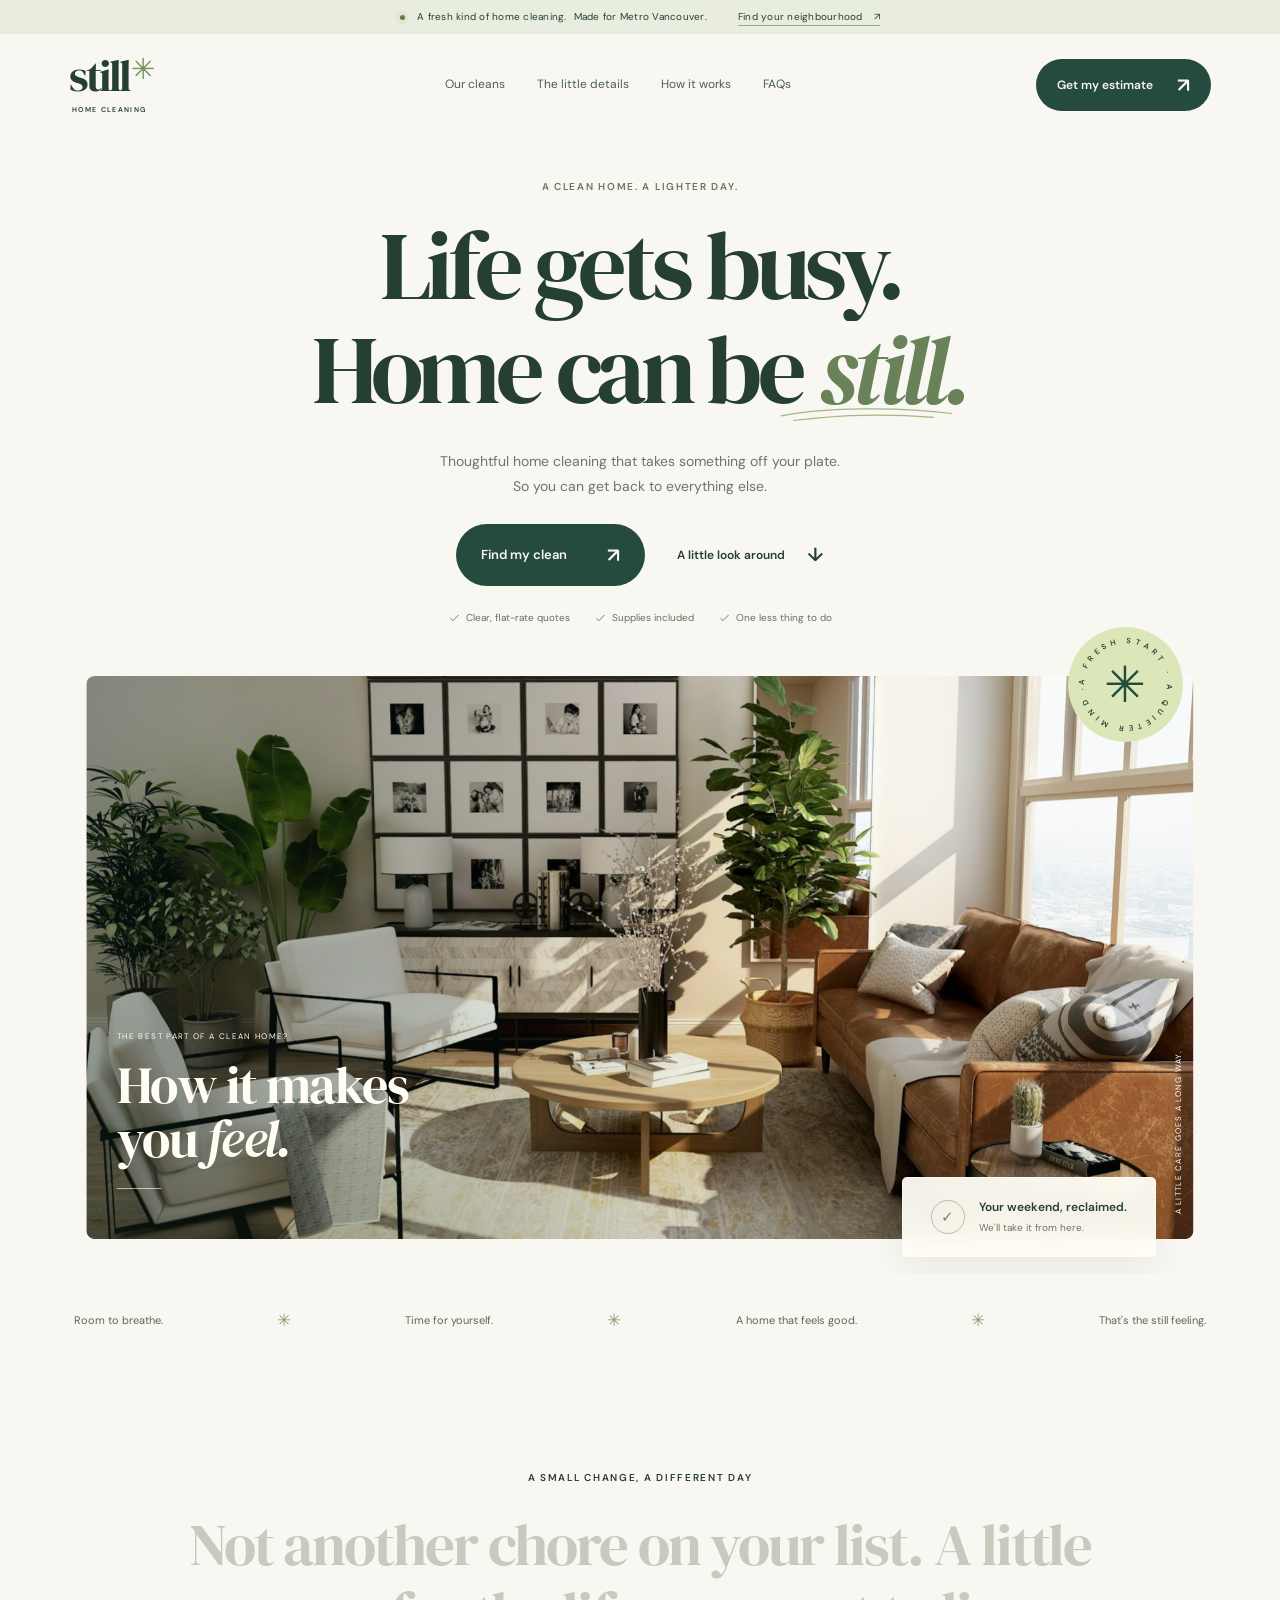
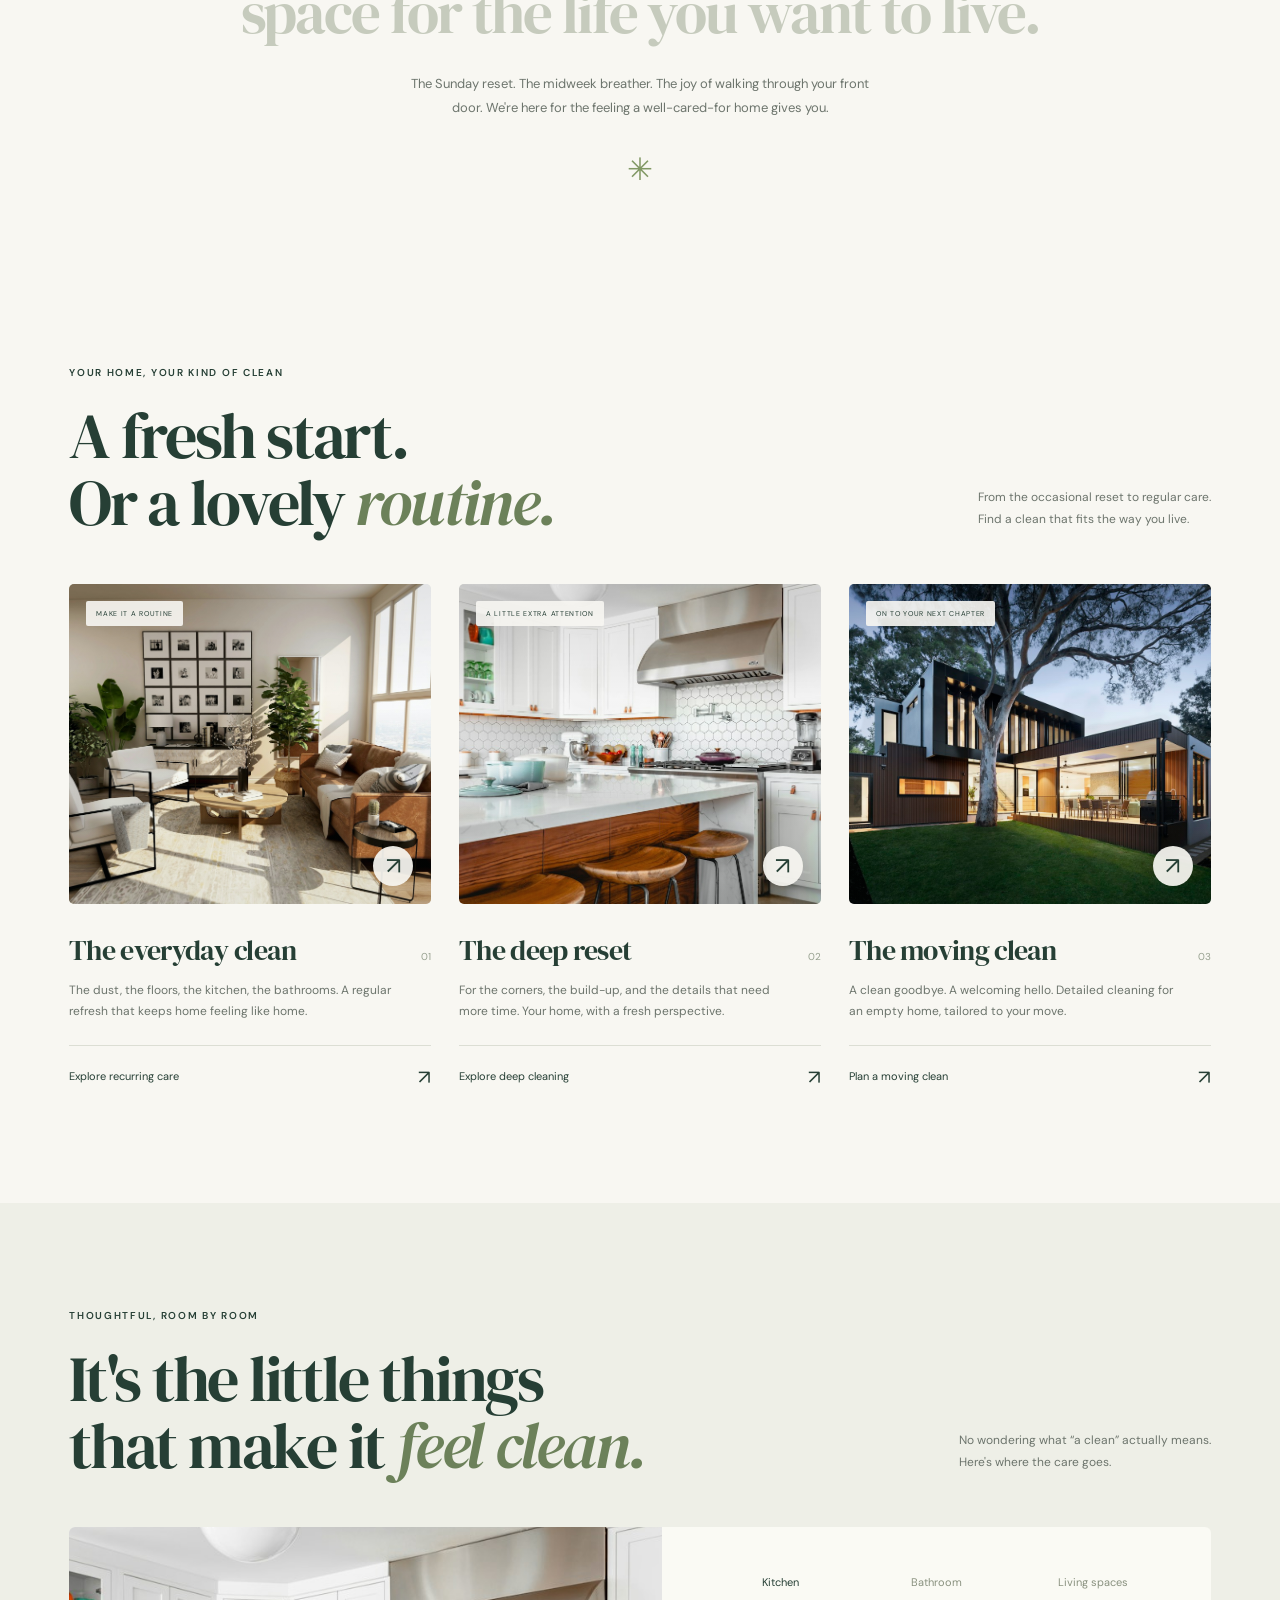
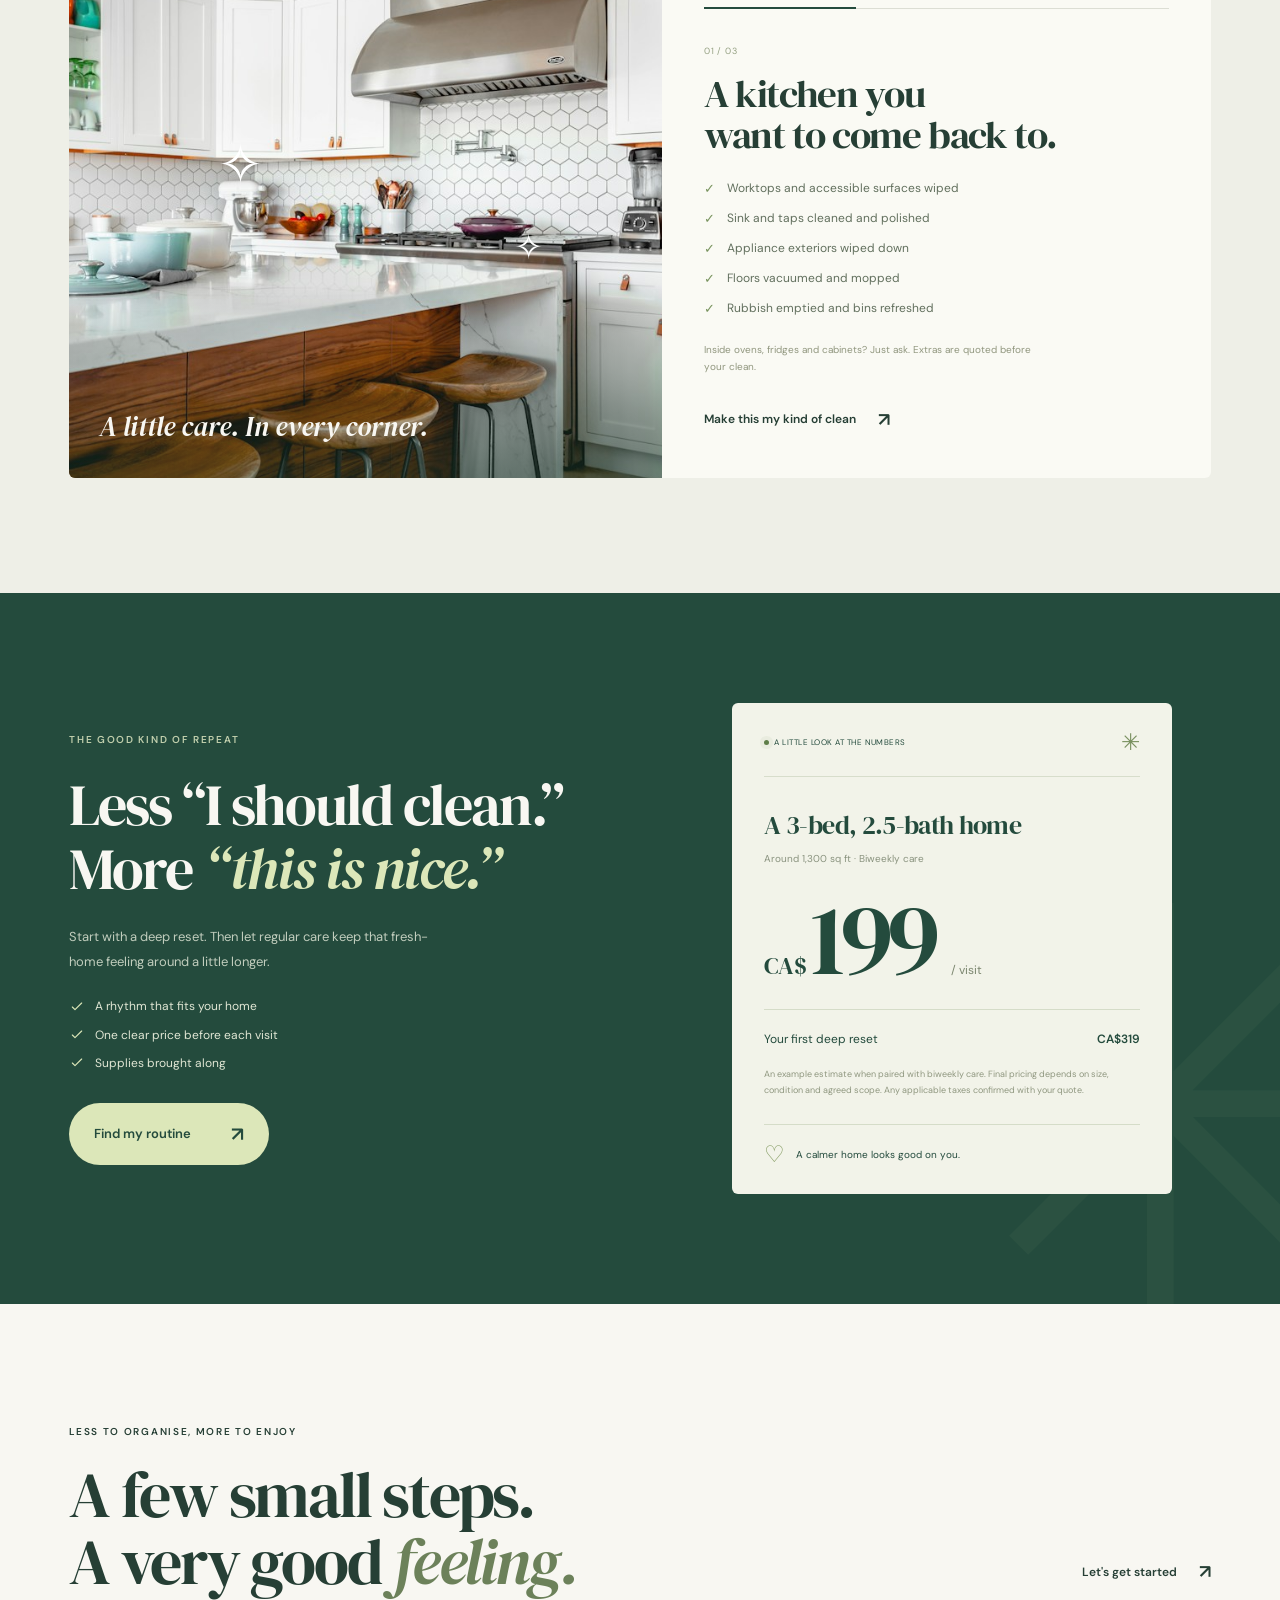
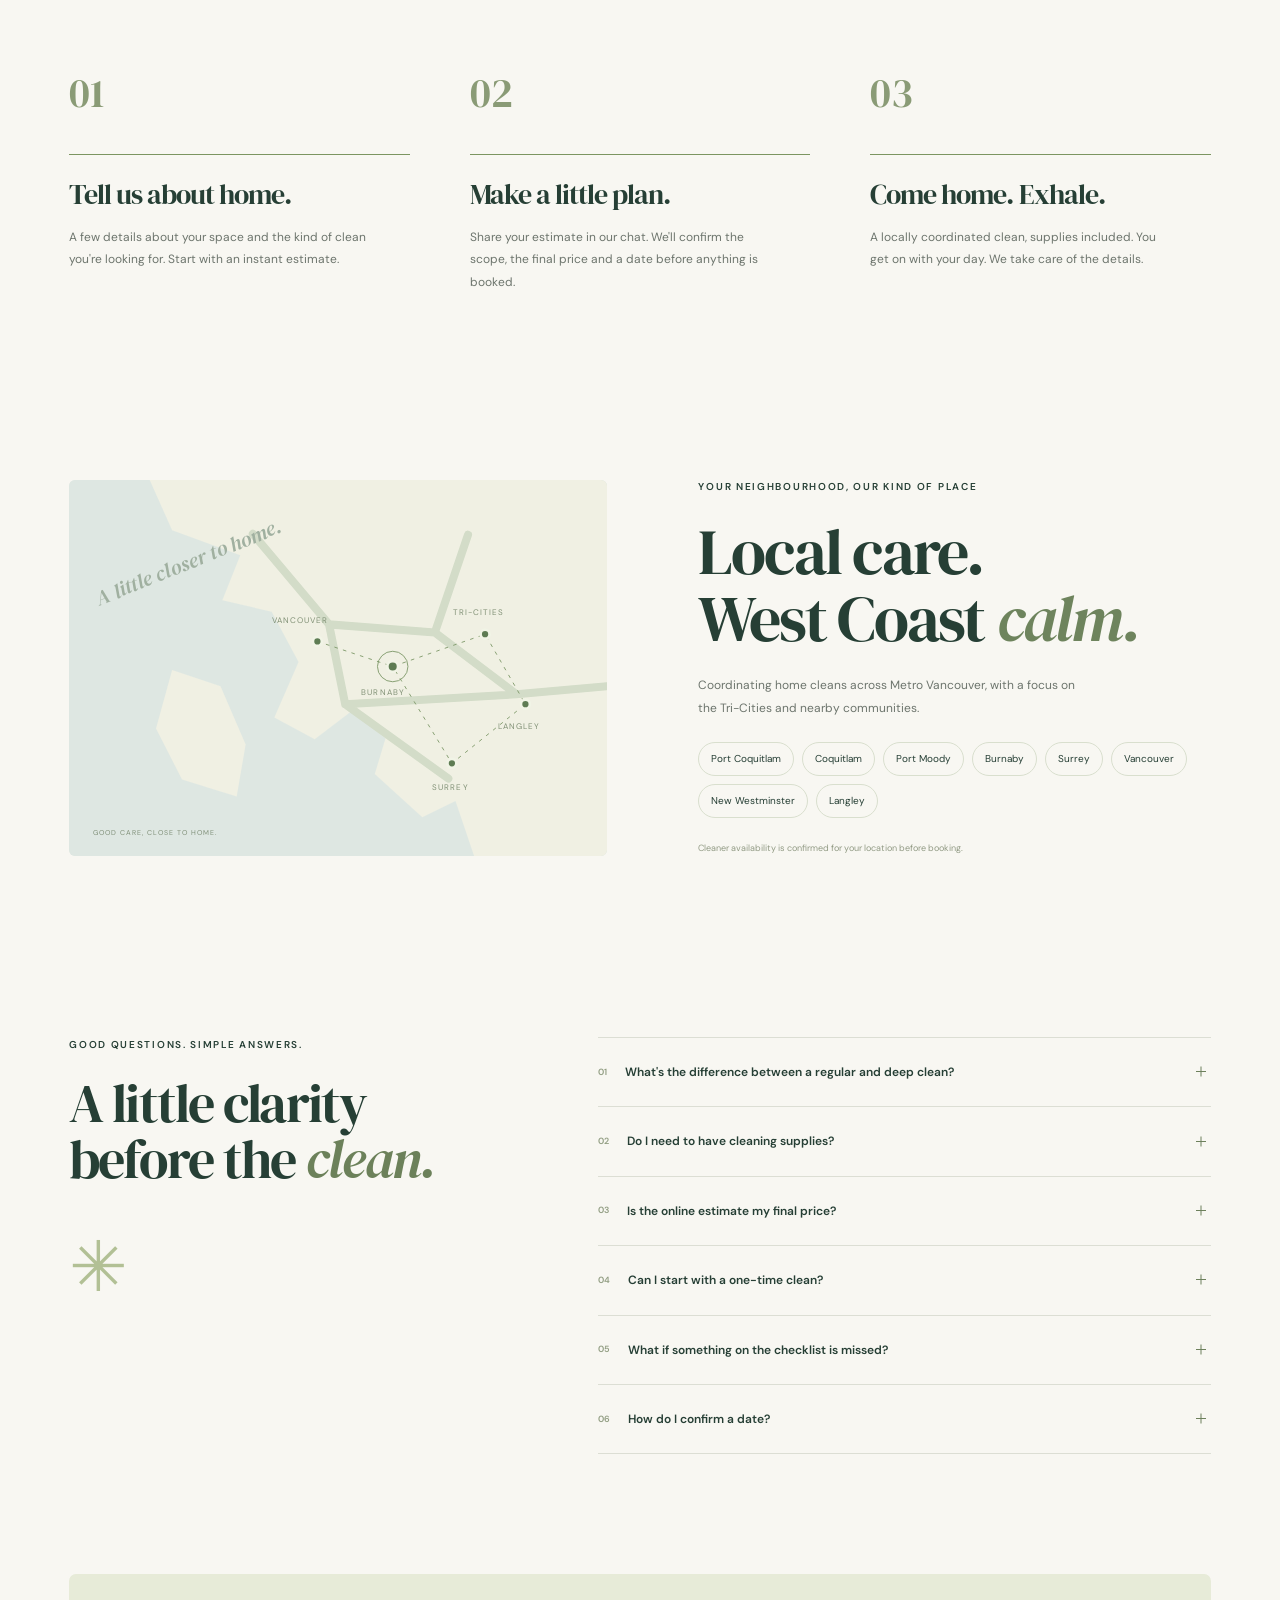
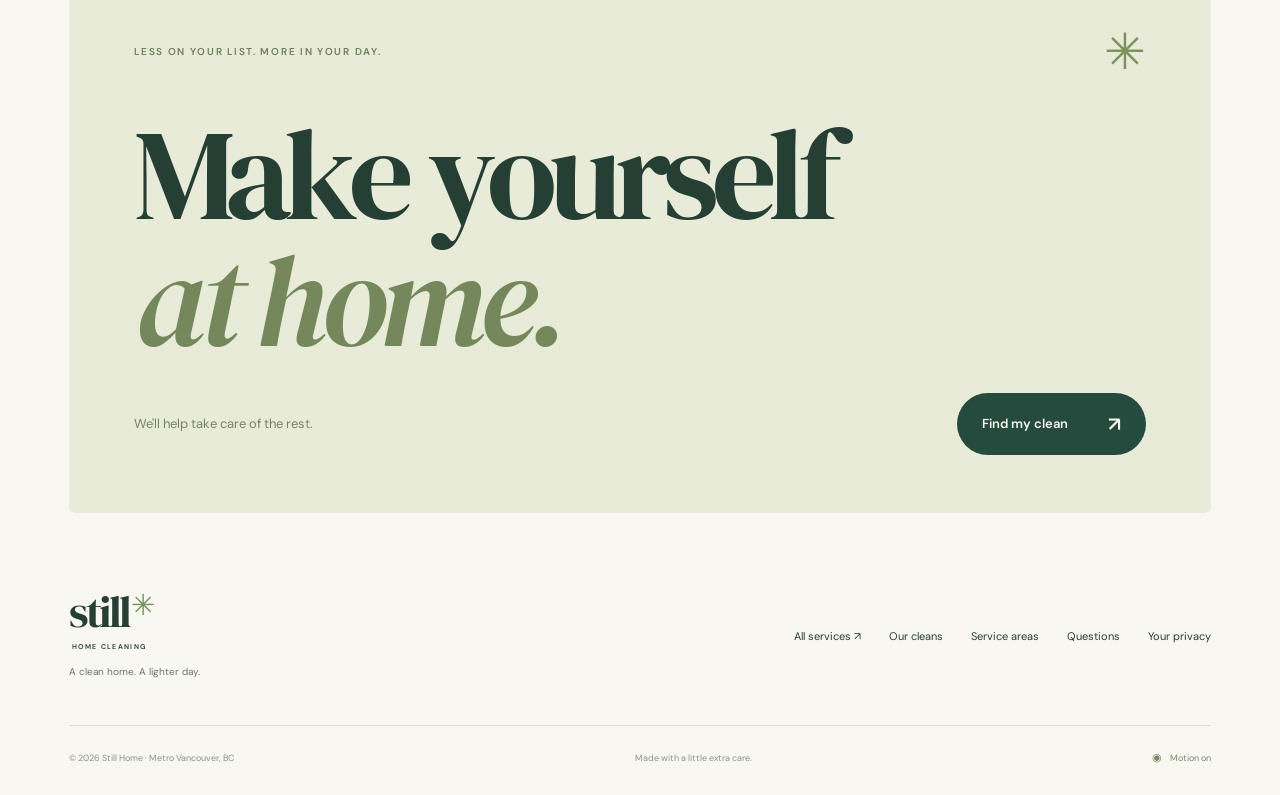
==== commit 161c7642: "Preview Synapses Services homepage and Still Home navigation" ====
--- a/stillhome/index.html
+++ b/stillhome/index.html
@@ -1,6 +1,7 @@
 <!doctype html>
 <html lang="en-CA">
-<head><meta name="robots" content="noindex, nofollow">
+<head>
+  <meta name="robots" content="noindex, nofollow">
   <meta charset="UTF-8">
   <meta name="viewport" content="width=device-width, initial-scale=1">
   <meta name="theme-color" content="#f8f7f2">
@@ -56,10 +57,9 @@
     <section class="faq section-pad" id="questions" aria-labelledby="faq-title"><div class="faq-heading reveal"><p class="eyebrow">GOOD QUESTIONS. SIMPLE ANSWERS.</p><h2 id="faq-title">A little clarity<br>before the <em>clean.</em></h2><span class="faq-flower" aria-hidden="true">✳</span></div><div class="faq-list reveal"><details><summary><span>01</span>What's the difference between a regular and deep clean?<i aria-hidden="true"></i></summary><div class="faq-answer">Regular care covers the everyday essentials: accessible surfaces, kitchen, bathrooms and floors. A deep reset allows extra time for build-up and detailed areas such as baseboards. We agree the checklist with you before the visit.</div></details><details><summary><span>02</span>Do I need to have cleaning supplies?<i aria-hidden="true"></i></summary><div class="faq-answer">Supplies are included in the quoted clean. If you have preferred products, delicate finishes, allergies or pets, mention them when confirming the scope so the cleaner can plan accordingly.</div></details><details><summary><span>03</span>Is the online estimate my final price?<i aria-hidden="true"></i></summary><div class="faq-answer">It's a guide based on your home's size and the service you choose. The final flat quote, any applicable taxes, extras and availability are confirmed in conversation before you book. You won't be asked to pay on this page.</div></details><details><summary><span>04</span>Can I start with a one-time clean?<i aria-hidden="true"></i></summary><div class="faq-answer">Absolutely. Choose a one-time deep reset, or start with a deep clean and continue biweekly. We'll help you choose a practical plan for your home, without assuming you want recurring service.</div></details><details><summary><span>05</span>What if something on the checklist is missed?<i aria-hidden="true"></i></summary><div class="faq-answer">Tell us in the same chat used to arrange your clean. If something in the agreed cleaning scope was missed, we'll arrange a free touch-up of that area.</div></details><details><summary><span>06</span>How do I confirm a date?<i aria-hidden="true"></i></summary><div class="faq-answer">Build your estimate, then copy or download the summary and send it in the conversation where you found us. We'll confirm a local cleaner and a suitable time before finalising the booking. The estimate tool itself does not reserve a slot.</div></details></div></section>
     <section class="closing section-pad"><div class="closing-top reveal"><span class="eyebrow">LESS ON YOUR LIST. MORE IN YOUR DAY.</span><span class="closing-star" aria-hidden="true">✳</span></div><h2 class="reveal">Make yourself<br><em>at home.</em></h2><div class="closing-bottom reveal"><p>We'll help take care of the rest.</p><button class="button" data-quote>Find my clean <span aria-hidden="true">↗</span></button></div></section>
   </main>
-  <footer class="footer"><div><a class="wordmark" href="#" aria-label="Still Home, back to top">still<span class="logo-spark" aria-hidden="true">✳</span><span class="wordmark-small">HOME CLEANING</span></a><p>A clean home. A lighter day.</p></div><div class="footer-links"><a href="#services">Our cleans</a><a href="#areas">Service areas</a><a href="#questions">Questions</a><button id="privacy-button">Your privacy</button></div><div class="footer-bottom"><span>© <span id="year">2026</span> Still Home · Metro Vancouver, BC</span><span>Made with a little extra care.</span><button id="motion-toggle" aria-pressed="true"><span aria-hidden="true">◉</span> Motion on</button></div></footer>
+  <footer class="footer"><div><a class="wordmark" href="#" aria-label="Still Home, back to top">still<span class="logo-spark" aria-hidden="true">✳</span><span class="wordmark-small">HOME CLEANING</span></a><p>A clean home. A lighter day.</p></div><div class="footer-links"><a href="../">All services ↗</a><a href="#services">Our cleans</a><a href="#areas">Service areas</a><a href="#questions">Questions</a><button id="privacy-button">Your privacy</button></div><div class="footer-bottom"><span>© <span id="year">2026</span> Still Home · Metro Vancouver, BC</span><span>Made with a little extra care.</span><button id="motion-toggle" aria-pressed="true"><span aria-hidden="true">◉</span> Motion on</button></div></footer>
   <dialog id="quote-dialog" aria-labelledby="quote-title"><div class="dialog-top"><span class="dialog-brand">still<span aria-hidden="true">✳</span></span><button class="close-dialog" aria-label="Close estimate">×</button></div><div class="quote-main"><p class="eyebrow">LET'S MAKE SOME ROOM</p><h2 id="quote-title">Your home.<br>Your kind of <em>clean.</em></h2><p class="quote-intro">A few little details for a clearer idea of the price.</p><form id="quote-form"><fieldset class="service-picker"><legend>What does home need?</legend><label><input type="radio" name="service" value="recurring" checked><span>Regular care<small>Deep reset + biweekly</small></span></label><label><input type="radio" name="service" value="deep"><span>A deep reset<small>Just this once</small></span></label><label><input type="radio" name="service" value="move"><span>A moving clean<small>A fresh chapter</small></span></label></fieldset><div class="form-row"><label>Bedrooms<select name="bedrooms" id="bedrooms"><option value="1">1 bedroom</option><option value="2">2 bedrooms</option><option value="3" selected>3 bedrooms</option><option value="4">4 bedrooms</option><option value="5">5+ bedrooms</option></select></label><label>Bathrooms<select name="bathrooms" id="bathrooms"><option value="1">1 bathroom</option><option value="1.5">1.5 bathrooms</option><option value="2">2 bathrooms</option><option value="2.5" selected>2.5 bathrooms</option><option value="3">3 bathrooms</option><option value="4">4+ bathrooms</option></select></label></div><div class="form-row"><label>Approximate size<select name="size" id="size"><option value="900">Under 1,000 sq ft</option><option value="1300" selected>1,000–1,500 sq ft</option><option value="1800">1,500–2,000 sq ft</option><option value="2300">2,000–2,500 sq ft</option><option value="2800">2,500+ sq ft</option></select></label><label>Your neighbourhood<select name="city" id="city"><option>Port Coquitlam</option><option>Coquitlam</option><option>Port Moody</option><option>Burnaby</option><option>Surrey</option><option>Vancouver</option><option>New Westminster</option><option>Langley</option><option>Another nearby area</option></select></label></div><div class="estimate-box" aria-live="polite" aria-atomic="true"><div><span id="estimate-label">First deep reset</span><strong id="estimate-price">CA$319</strong></div><p id="estimate-follow">Then CA$199 per biweekly visit</p></div><p class="estimate-disclaimer">An indicative estimate, subject to your home's condition and agreed scope. Final price, any taxes and availability confirmed before booking.</p><button class="button quote-submit" type="submit">Save my estimate <span aria-hidden="true">↗</span></button><p class="form-note">No payment. No booking commitment. Just a starting point.</p></form><div id="quote-result" hidden><div class="result-check" aria-hidden="true">✓</div><h3>Your fresh start,<br>all written down.</h3><p>Send this summary in the chat where you found us to confirm the details and check dates.</p><pre id="estimate-summary" tabindex="0"></pre><div class="result-actions"><button class="button" id="copy-estimate">Copy estimate <span aria-hidden="true">↗</span></button><button class="button button-outline" id="download-estimate">Download</button></div><p class="form-note" id="copy-status" role="status">Your estimate stays on this device. No booking has been submitted.</p><button class="text-link" id="edit-estimate">← Edit my details</button></div></div></dialog>
   <dialog id="privacy-dialog" aria-labelledby="privacy-title"><div class="dialog-top"><span class="dialog-brand">still<span aria-hidden="true">✳</span></span><button class="close-dialog" aria-label="Close privacy information">×</button></div><div class="privacy-content"><p class="eyebrow">A LITTLE PEACE OF MIND</p><h2 id="privacy-title">Your privacy.</h2><p>The estimate tool runs in your browser. It does not send your selections, collect contact details or submit a booking. Copying an estimate places it on your clipboard; downloading saves a text file to your device.</p><p>We remember your motion preference on this device. This page has no advertising trackers or analytics scripts. The hosting provider may process ordinary connection information to deliver the website.</p><p>When you're ready, you choose where to share your estimate and what personal details to provide in that conversation.</p></div></dialog>
   <svg class="svg-defs" xmlns="http://www.w3.org/2000/svg" aria-hidden="true"><symbol id="check" viewBox="0 0 24 24"><path d="m5 12 4 4L19 6" fill="none" stroke="currentColor" stroke-width="1.7" stroke-linecap="round" stroke-linejoin="round"/></symbol></svg>
 </body>
 </html>
-
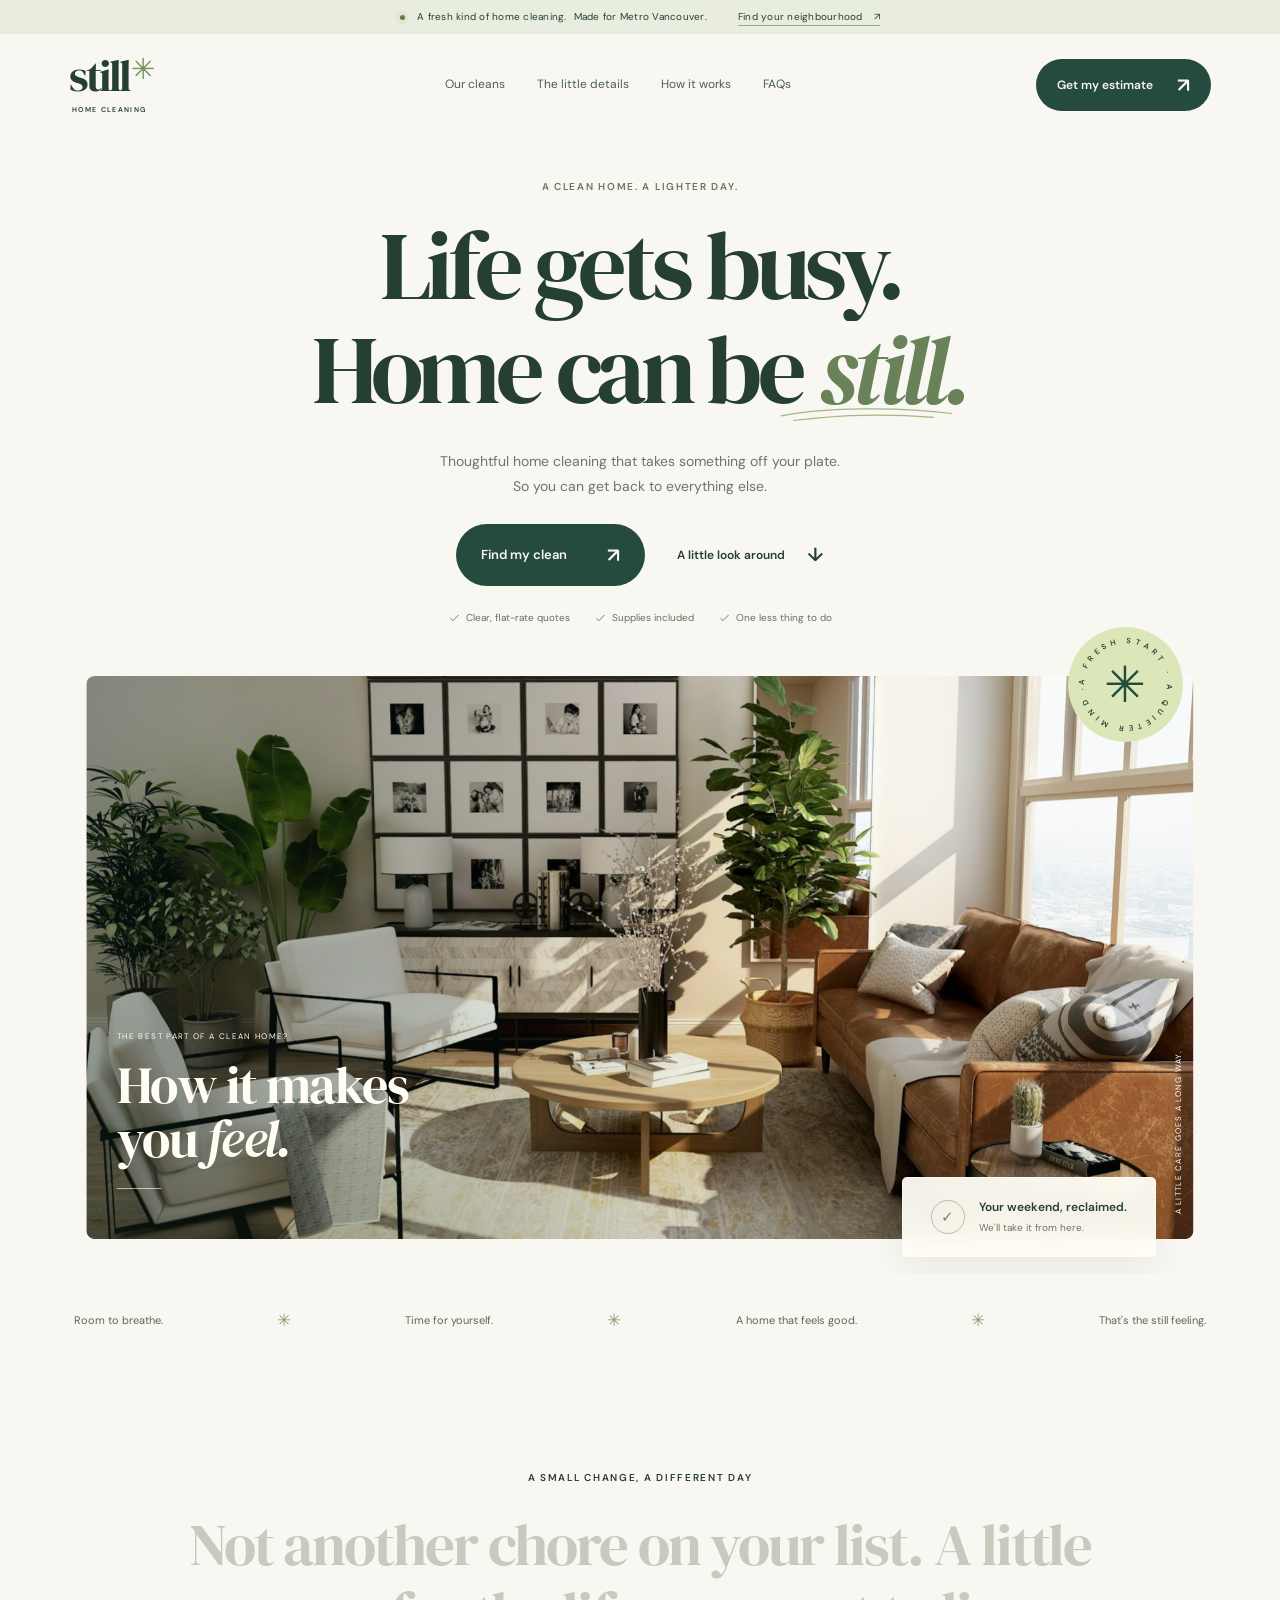
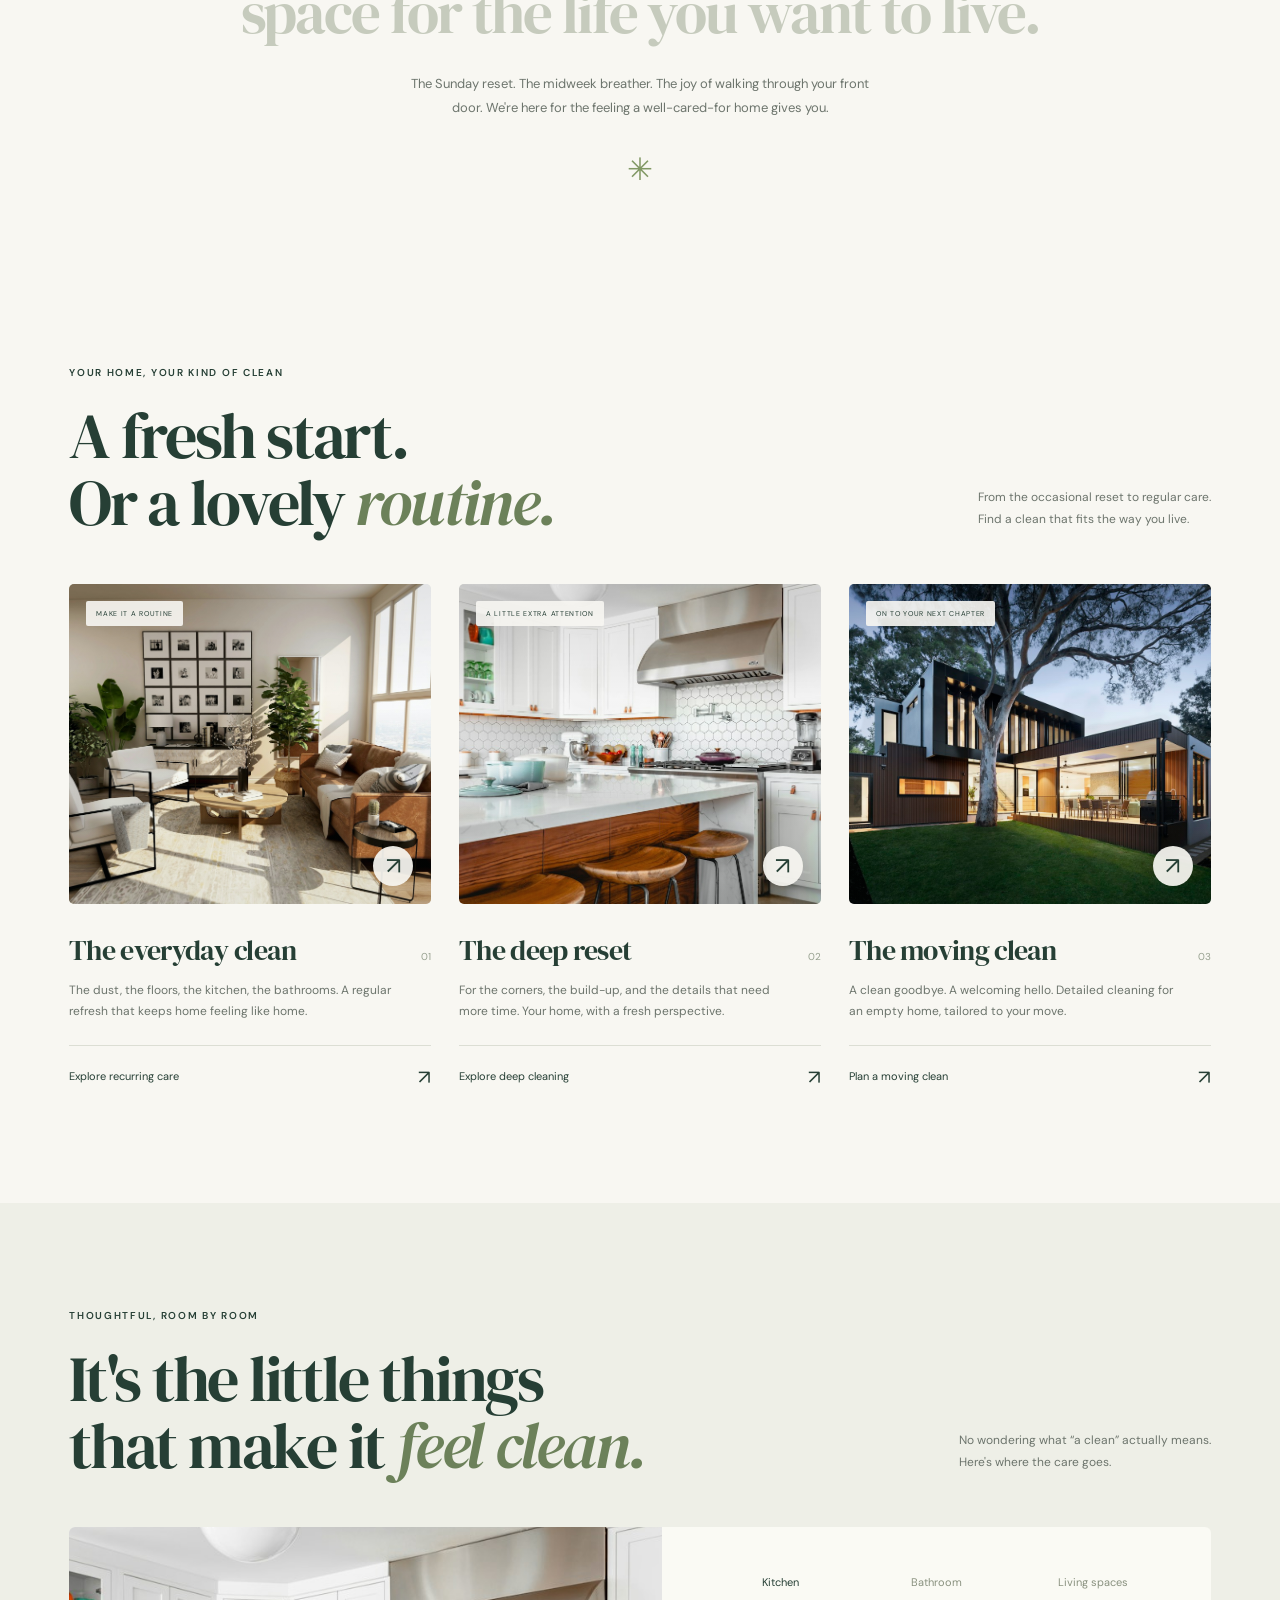
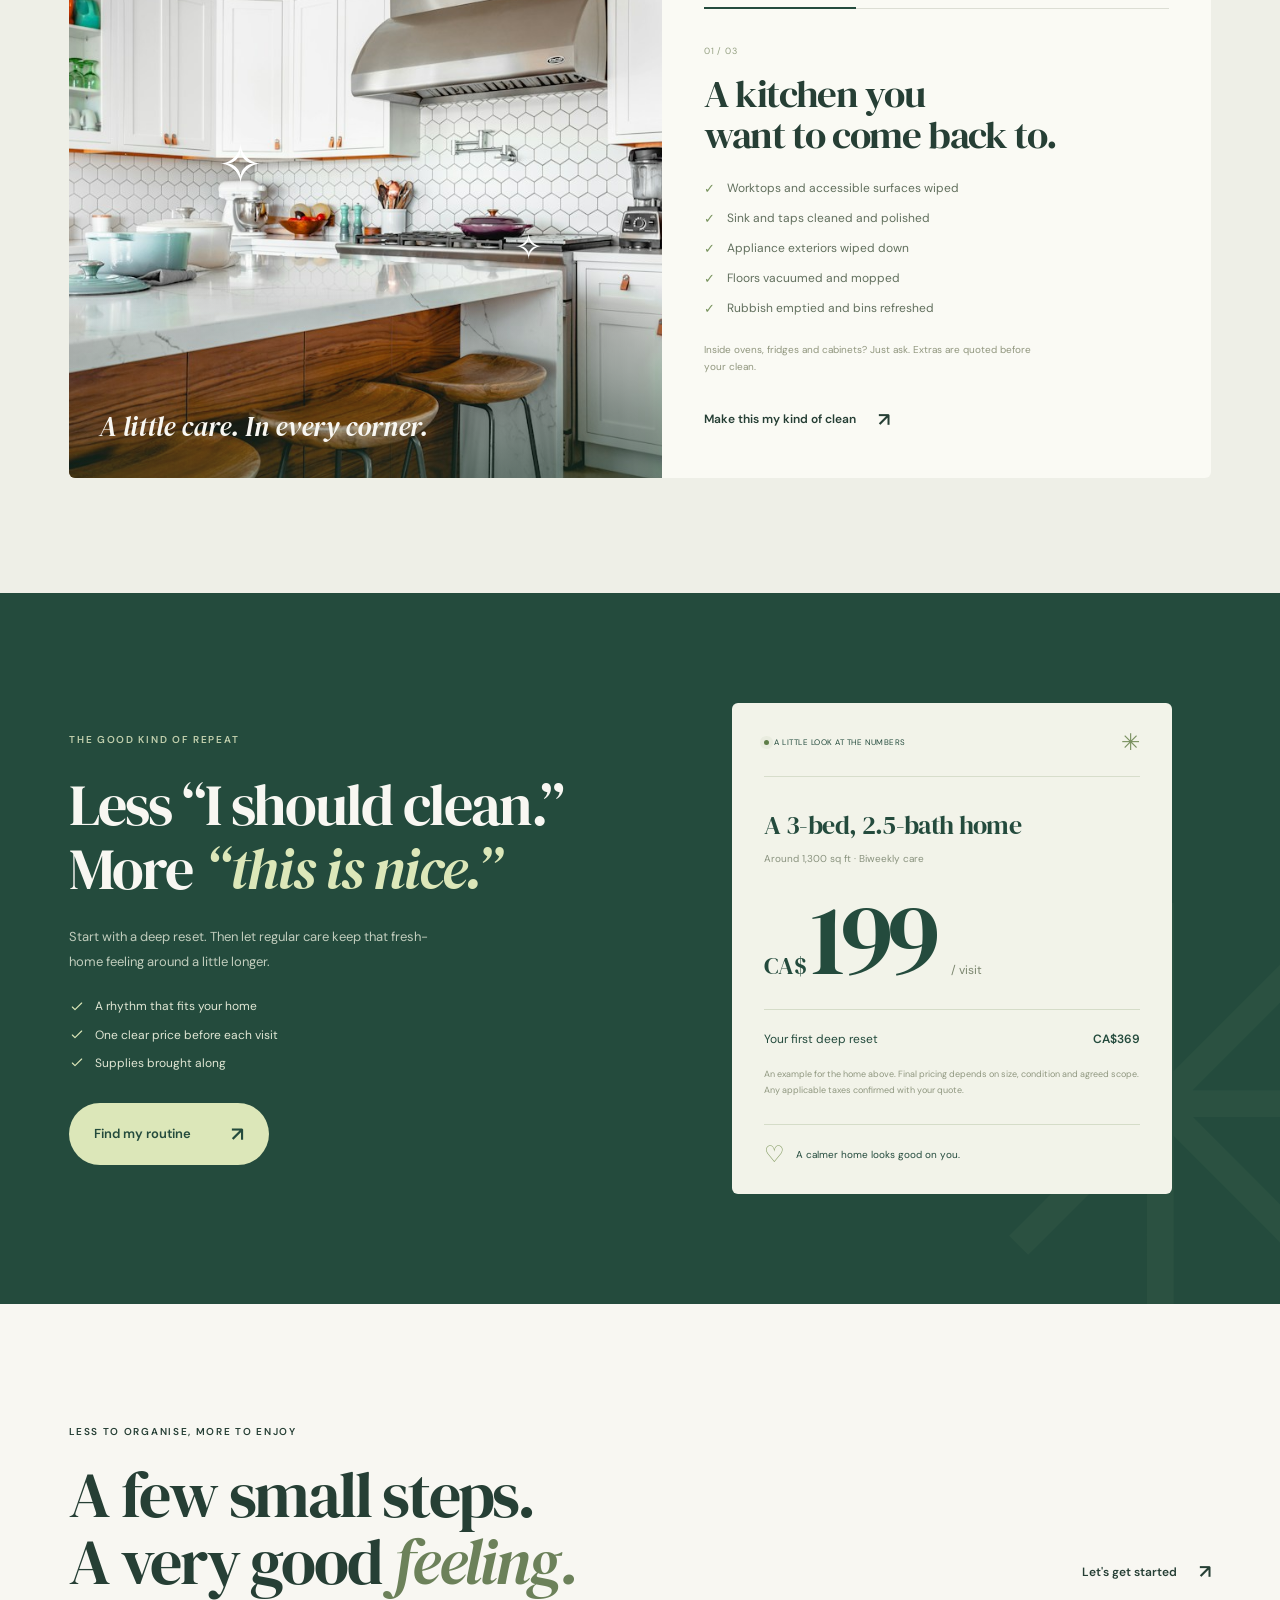
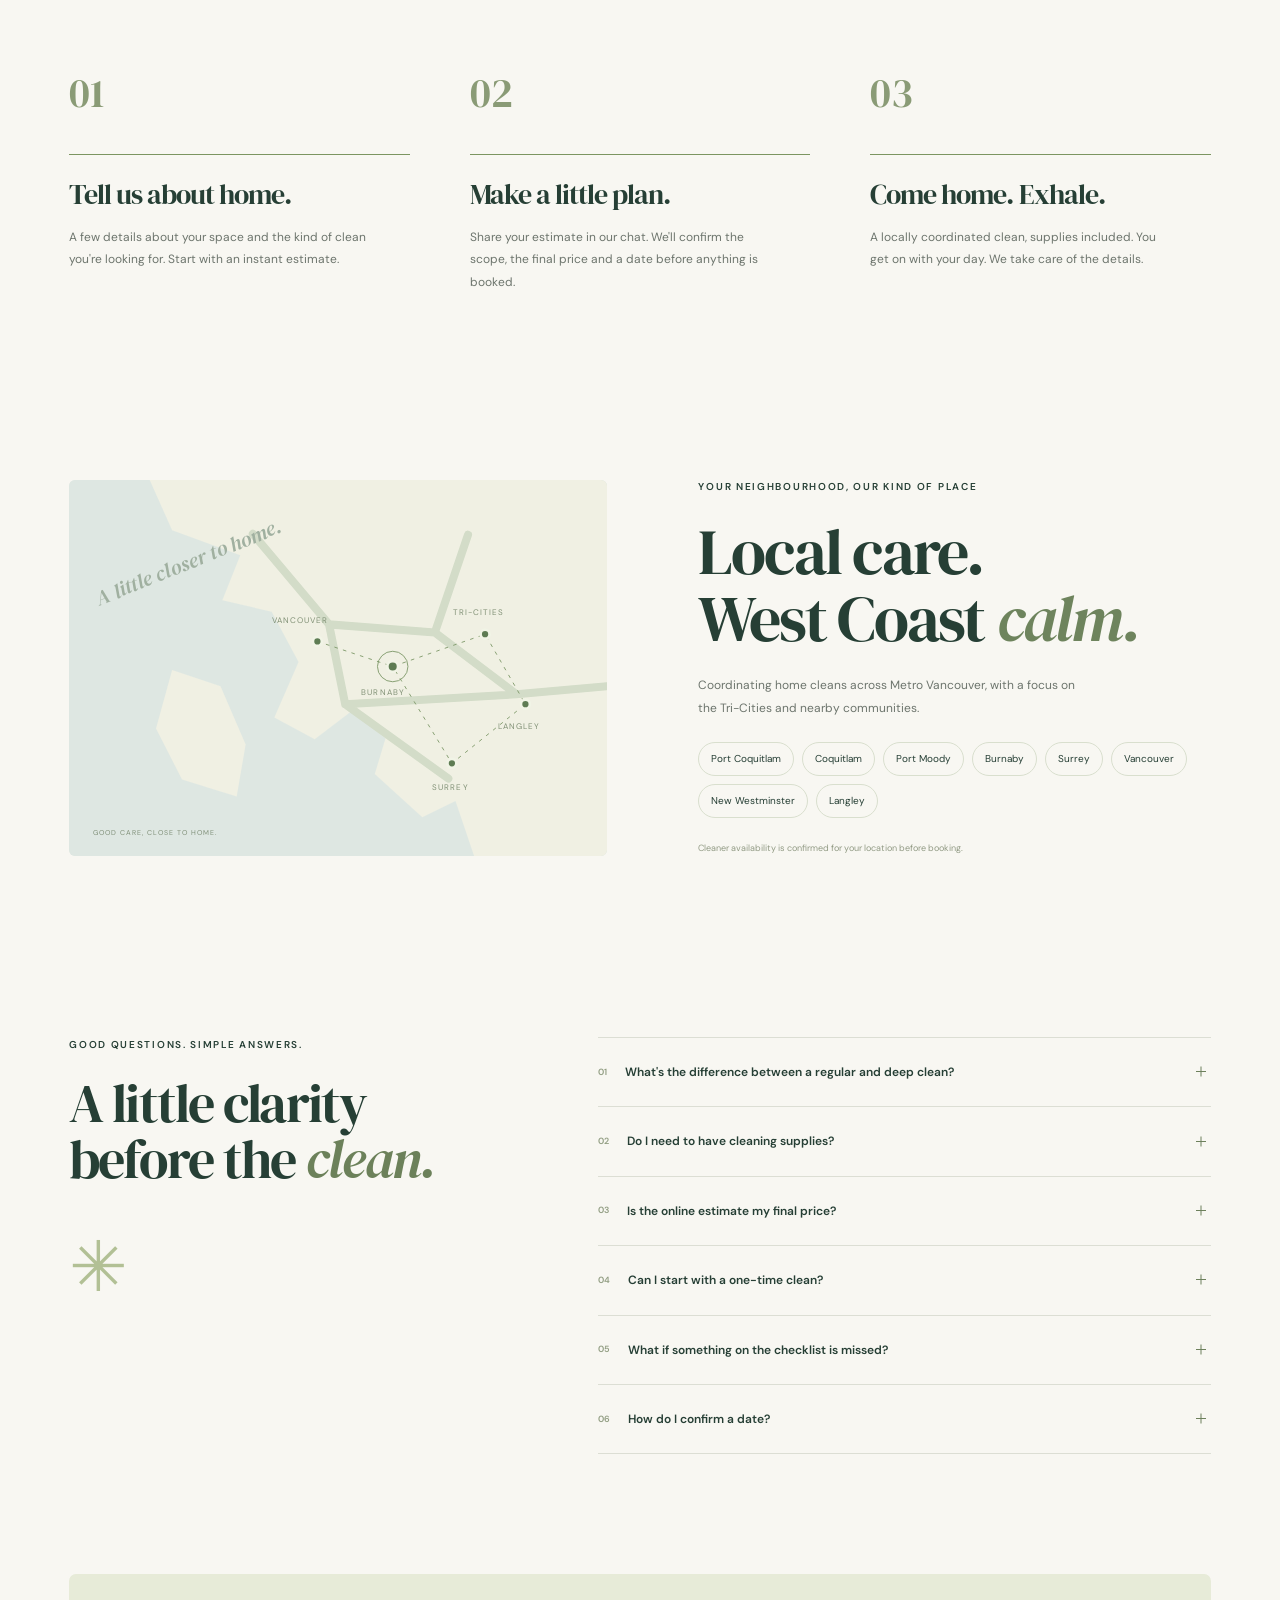
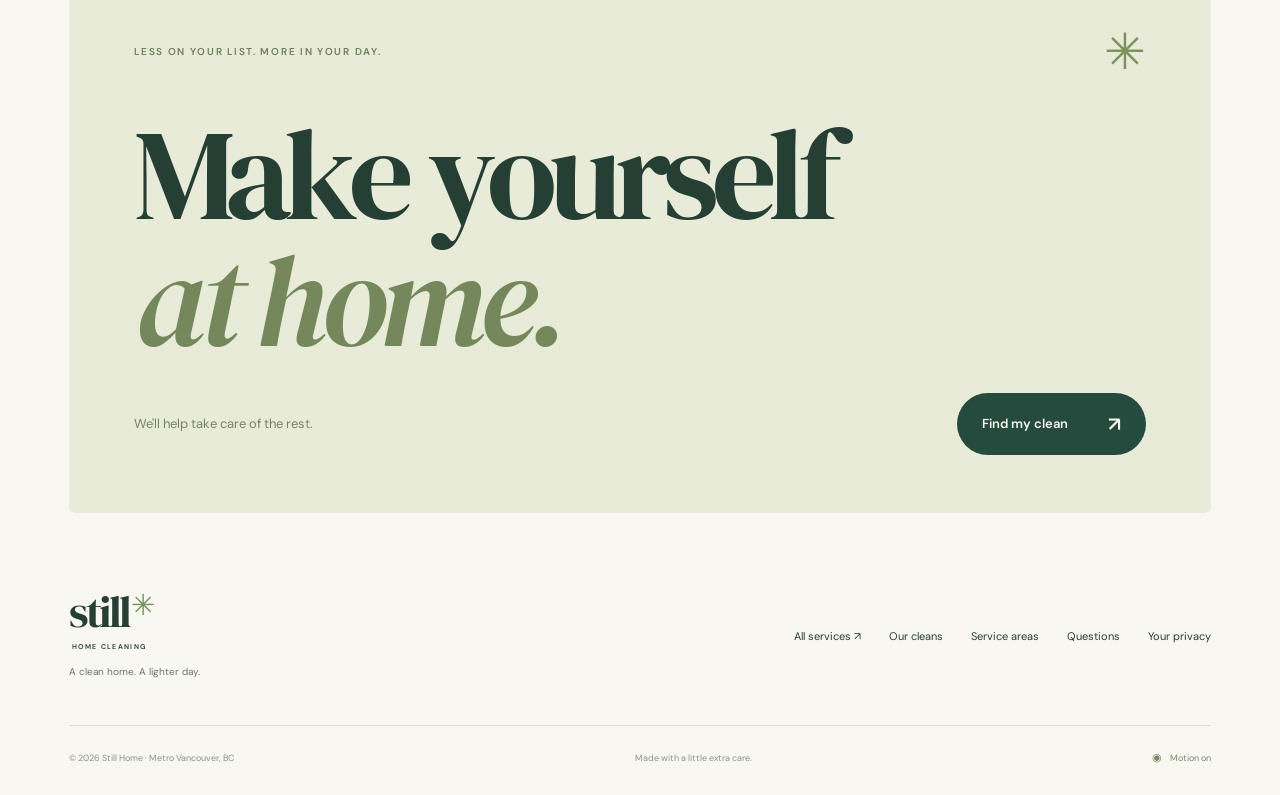
==== commit 04c1f537: "Preview shared Synapses navigation and Halloween cleaning offer" ====
--- a/stillhome/index.html
+++ b/stillhome/index.html
@@ -9,12 +9,15 @@
   <title>Still Home — A clean home. A lighter day.</title>
   <link rel="icon" href="assets/favicon.svg" type="image/svg+xml">
   <link rel="preload" href="assets/serif.ttf" as="font" type="font/ttf" crossorigin>
-  <link rel="stylesheet" href="styles.css">
-  <script src="app.js" defer></script>
+  <link rel="stylesheet" href="styles.css?v=20261020-offer">
+  <link rel="stylesheet" href="offer.css?v=20261020-offer">
+  <script src="pricing.js?v=20261020-offer" defer></script>
+  <script src="app.js?v=20261020-offer" defer></script>
 </head>
 <body>
   <a class="skip-link" href="#main">Skip to content</a>
-  <div class="announcement"><span class="live-dot"></span> A fresh kind of home cleaning. <span class="announcement-location">Made for Metro Vancouver.</span><a href="#areas">Find your neighbourhood <span aria-hidden="true">↗</span></a></div>
+  <div class="announcement" data-standard-announcement><span class="live-dot"></span> A fresh kind of home cleaning. <span class="announcement-location">Made for Metro Vancouver.</span><a href="#areas">Find your neighbourhood <span aria-hidden="true">↗</span></a></div>
+  <div class="announcement announcement-offer" data-halloween-offer hidden><span aria-hidden="true">🎃</span><span>This week’s Halloween offer: <strong>$319 deep clean</strong><span class="announcement-location"> · Usually $369</span></span><a href="#halloween-offer">See the offer <span aria-hidden="true">↗</span></a></div>
   <header class="site-header" id="header">
     <a class="wordmark" href="#" aria-label="Still Home, home">still<span class="logo-spark" aria-hidden="true">✳</span><span class="wordmark-small">HOME CLEANING</span></a>
     <nav class="desktop-nav" aria-label="Main navigation"><a href="#services">Our cleans</a><a href="#details">The little details</a><a href="#how">How it works</a><a href="#questions">FAQs</a></nav>
@@ -38,6 +41,10 @@
       </div>
     </section>
     <div class="care-strip"><span>Room to breathe.</span><i>✳</i><span>Time for yourself.</span><i>✳</i><span>A home that feels good.</span><i>✳</i><span>That's the still feeling.</span></div>
+    <section class="halloween-offer section-pad reveal" id="halloween-offer" aria-labelledby="offer-title" data-halloween-offer hidden>
+      <div class="offer-copy"><p class="eyebrow">A LITTLE HALLOWEEN TREAT · THIS WEEK ONLY</p><h2 id="offer-title">A fresh start.<br>A little <em>less.</em></h2><p>A first deep clean for a 3-bed, 2.5-bath home around 1,300 sq ft. All supplies included. A free redo if anything on the agreed cleaning checklist is missed.</p><div class="offer-care"><span>✓ Supplies included</span><span>✓ Free redo for missed areas</span></div></div>
+      <div class="offer-price-panel"><p class="eyebrow">YOUR FIRST DEEP CLEAN</p><div class="offer-price"><span>CA$</span><strong>319</strong><s aria-label="Usually 369 Canadian dollars">$369</s></div><p class="offer-saving">A little treat. CA$50 saved.</p><div class="offer-follow"><span>Then biweekly upkeep</span><strong>CA$199 <small>/ visit</small></strong></div><button class="button" data-quote="recurring">Get my Halloween estimate <span aria-hidden="true">↗</span></button><p class="offer-terms">Through Sunday, October 25. Prices shown for the example home above; other homes are quoted by size and scope. Final quote, any applicable taxes and dates confirmed in our chat before booking.</p></div>
+    </section>
     <section class="intro section-pad" aria-label="Our approach"><p class="eyebrow reveal">A SMALL CHANGE, A DIFFERENT DAY</p><h2 class="scroll-words">Not another chore on your list. A little space for the life you want to live.</h2><p class="intro-description reveal">The Sunday reset. The midweek breather. The joy of walking through your front door. We're here for the feeling a well-cared-for home gives you.</p><span class="small-flower" aria-hidden="true">✳</span></section>
     <section class="services section-pad" id="services" aria-labelledby="services-title">
       <div class="section-head reveal"><div><p class="eyebrow">YOUR HOME, YOUR KIND OF CLEAN</p><h2 id="services-title">A fresh start.<br>Or a lovely <em>routine.</em></h2></div><p>From the occasional reset to regular care.<br>Find a clean that fits the way you live.</p></div>
@@ -51,14 +58,14 @@
       <div class="section-head reveal"><div><p class="eyebrow">THOUGHTFUL, ROOM BY ROOM</p><h2 id="details-title">It's the little things<br>that make it <em>feel clean.</em></h2></div><p>No wondering what “a clean” actually means.<br>Here's where the care goes.</p></div>
       <div class="room-explorer reveal"><div class="room-image"><img id="room-photo" src="assets/kitchen.jpg" alt="Kitchen interior, illustrating the spaces included in a clean" loading="lazy" width="1000" height="667"><span class="room-image-label">A little care. In every corner.</span><span class="detail-spark spark-one" aria-hidden="true">✧</span><span class="detail-spark spark-two" aria-hidden="true">✧</span></div><div class="room-panel"><div class="room-tabs" role="tablist" aria-label="Explore cleaning by room"><button role="tab" id="tab-kitchen" aria-selected="true" aria-controls="room-content" data-room="kitchen">Kitchen</button><button role="tab" id="tab-bathroom" aria-selected="false" aria-controls="room-content" tabindex="-1" data-room="bathroom">Bathroom</button><button role="tab" id="tab-living" aria-selected="false" aria-controls="room-content" tabindex="-1" data-room="living">Living spaces</button></div><div id="room-content" role="tabpanel" aria-labelledby="tab-kitchen" tabindex="0"><span class="room-number" aria-hidden="true">01 / 03</span><h3>A kitchen you<br>want to come back to.</h3><ul class="checklist"><li>Worktops and accessible surfaces wiped</li><li>Sink and taps cleaned and polished</li><li>Appliance exteriors wiped down</li><li>Floors vacuumed and mopped</li><li>Rubbish emptied and bins refreshed</li></ul><p class="room-footnote">Inside ovens, fridges and cabinets? Just ask. Extras are quoted before your clean.</p></div><button class="text-link" data-quote>Make this my kind of clean <span aria-hidden="true">↗</span></button></div></div>
     </section>
-    <section class="routine section-pad" id="recurring" aria-labelledby="routine-title"><div class="routine-inner"><div class="routine-copy reveal"><p class="eyebrow">THE GOOD KIND OF REPEAT</p><h2 id="routine-title">Less “I should clean.”<br>More <em>“this is nice.”</em></h2><p>Start with a deep reset. Then let regular care keep that fresh-home feeling around a little longer.</p><ul class="routine-points"><li><svg><use href="#check"/></svg> A rhythm that fits your home</li><li><svg><use href="#check"/></svg> One clear price before each visit</li><li><svg><use href="#check"/></svg> Supplies brought along</li></ul><button class="button button-light" data-quote="recurring">Find my routine <span aria-hidden="true">↗</span></button></div><div class="routine-card reveal" style="--delay:130ms"><div class="card-top"><span class="live-dot"></span> A LITTLE LOOK AT THE NUMBERS <span aria-hidden="true">✳</span></div><p class="routine-home">A 3-bed, 2.5-bath home</p><p class="routine-size">Around 1,300 sq ft · Biweekly care</p><div class="price-line"><span class="currency">CA$</span><span class="routine-price">199</span><span class="per-visit">/ visit</span></div><div class="routine-rule"></div><div class="first-clean"><span>Your first deep reset</span><strong>CA$319</strong></div><p class="card-disclaimer">An example estimate when paired with biweekly care. Final pricing depends on size, condition and agreed scope. Any applicable taxes confirmed with your quote.</p><div class="routine-card-bottom"><span aria-hidden="true">♡</span> A calmer home looks good on you.</div></div><span class="routine-flower" aria-hidden="true">✳</span></div></section>
+    <section class="routine section-pad" id="recurring" aria-labelledby="routine-title"><div class="routine-inner"><div class="routine-copy reveal"><p class="eyebrow">THE GOOD KIND OF REPEAT</p><h2 id="routine-title">Less “I should clean.”<br>More <em>“this is nice.”</em></h2><p>Start with a deep reset. Then let regular care keep that fresh-home feeling around a little longer.</p><ul class="routine-points"><li><svg><use href="#check"/></svg> A rhythm that fits your home</li><li><svg><use href="#check"/></svg> One clear price before each visit</li><li><svg><use href="#check"/></svg> Supplies brought along</li></ul><button class="button button-light" data-quote="recurring">Find my routine <span aria-hidden="true">↗</span></button></div><div class="routine-card reveal" style="--delay:130ms"><div class="card-top"><span class="live-dot"></span> A LITTLE LOOK AT THE NUMBERS <span aria-hidden="true">✳</span></div><p class="routine-home">A 3-bed, 2.5-bath home</p><p class="routine-size">Around 1,300 sq ft · Biweekly care</p><div class="price-line"><span class="currency">CA$</span><span class="routine-price">199</span><span class="per-visit">/ visit</span></div><div class="routine-rule"></div><div class="first-clean"><span>Your first deep reset <small class="seasonal-label" data-halloween-offer hidden>Halloween offer</small></span><span class="first-clean-price"><s data-halloween-offer hidden>CA$369</s><strong data-first-clean-price>CA$369</strong></span></div><p class="card-disclaimer">An example for the home above. Final pricing depends on size, condition and agreed scope. Any applicable taxes confirmed with your quote.</p><div class="routine-card-bottom"><span aria-hidden="true">♡</span> A calmer home looks good on you.</div></div><span class="routine-flower" aria-hidden="true">✳</span></div></section>
     <section class="how section-pad" id="how" aria-labelledby="how-title"><div class="section-head reveal"><div><p class="eyebrow">LESS TO ORGANISE, MORE TO ENJOY</p><h2 id="how-title">A few small steps.<br>A very good <em>feeling.</em></h2></div><button class="text-link" data-quote>Let's get started <span aria-hidden="true">↗</span></button></div><div class="steps"><article class="reveal"><span class="step-number">01</span><h3>Tell us about home.</h3><p>A few details about your space and the kind of clean you're looking for. Start with an instant estimate.</p></article><article class="reveal" style="--delay:100ms"><span class="step-number">02</span><h3>Make a little plan.</h3><p>Share your estimate in our chat. We'll confirm the scope, the final price and a date before anything is booked.</p></article><article class="reveal" style="--delay:200ms"><span class="step-number">03</span><h3>Come home. Exhale.</h3><p>A locally coordinated clean, supplies included. You get on with your day. We take care of the details.</p></article></div></section>
     <section class="areas section-pad" id="areas" aria-labelledby="areas-title"><div class="area-art reveal" aria-hidden="true"><svg viewBox="0 0 600 420"><path class="map-water" d="M0 0h600v420H0z"/><path class="map-land" d="M600 0H90l25 56 76 28-20 50 55 13 30 56-27 62 45 24 41-31 38 30-12 40 53 48 37-18 21 62h148z"/><path class="map-island" d="m115 212 54 18 28 65-10 58-61-19-29-57z"/><path class="map-road" d="m205 60 85 101 118 9 91 69 101-9M290 161l18 89 115 83M308 250l191-11M408 170l37-109"/><path class="map-route" d="m277 180 84 28 103-36 45 78-82 66-66-108"/><circle class="map-ring" cx="361" cy="208" r="17"/><circle class="map-dot" cx="361" cy="208" r="6"/><circle class="map-dot" cx="277" cy="180" r="5"/><circle class="map-dot" cx="464" cy="172" r="5"/><circle class="map-dot" cx="427" cy="316" r="5"/><circle class="map-dot" cx="509" cy="250" r="5"/><text x="226" y="160">VANCOUVER</text><text x="326" y="240">BURNABY</text><text x="428" y="150">TRI-CITIES</text><text x="405" y="346">SURREY</text><text x="478" y="278">LANGLEY</text><text class="map-water-label" x="34" y="140" transform="rotate(-22 34 140)">A little closer to home.</text></svg><span class="map-label">GOOD CARE, CLOSE TO HOME.</span></div><div class="areas-copy reveal"><p class="eyebrow">YOUR NEIGHBOURHOOD, OUR KIND OF PLACE</p><h2 id="areas-title">Local care.<br>West Coast <em>calm.</em></h2><p>Coordinating home cleans across Metro Vancouver, with a focus on the Tri-Cities and nearby communities.</p><div class="city-chips"><button data-city="Port Coquitlam">Port Coquitlam</button><button data-city="Coquitlam">Coquitlam</button><button data-city="Port Moody">Port Moody</button><button data-city="Burnaby">Burnaby</button><button data-city="Surrey">Surrey</button><button data-city="Vancouver">Vancouver</button><button data-city="New Westminster">New Westminster</button><button data-city="Langley">Langley</button></div><p class="area-note">Cleaner availability is confirmed for your location before booking.</p></div></section>
-    <section class="faq section-pad" id="questions" aria-labelledby="faq-title"><div class="faq-heading reveal"><p class="eyebrow">GOOD QUESTIONS. SIMPLE ANSWERS.</p><h2 id="faq-title">A little clarity<br>before the <em>clean.</em></h2><span class="faq-flower" aria-hidden="true">✳</span></div><div class="faq-list reveal"><details><summary><span>01</span>What's the difference between a regular and deep clean?<i aria-hidden="true"></i></summary><div class="faq-answer">Regular care covers the everyday essentials: accessible surfaces, kitchen, bathrooms and floors. A deep reset allows extra time for build-up and detailed areas such as baseboards. We agree the checklist with you before the visit.</div></details><details><summary><span>02</span>Do I need to have cleaning supplies?<i aria-hidden="true"></i></summary><div class="faq-answer">Supplies are included in the quoted clean. If you have preferred products, delicate finishes, allergies or pets, mention them when confirming the scope so the cleaner can plan accordingly.</div></details><details><summary><span>03</span>Is the online estimate my final price?<i aria-hidden="true"></i></summary><div class="faq-answer">It's a guide based on your home's size and the service you choose. The final flat quote, any applicable taxes, extras and availability are confirmed in conversation before you book. You won't be asked to pay on this page.</div></details><details><summary><span>04</span>Can I start with a one-time clean?<i aria-hidden="true"></i></summary><div class="faq-answer">Absolutely. Choose a one-time deep reset, or start with a deep clean and continue biweekly. We'll help you choose a practical plan for your home, without assuming you want recurring service.</div></details><details><summary><span>05</span>What if something on the checklist is missed?<i aria-hidden="true"></i></summary><div class="faq-answer">Tell us in the same chat used to arrange your clean. If something in the agreed cleaning scope was missed, we'll arrange a free touch-up of that area.</div></details><details><summary><span>06</span>How do I confirm a date?<i aria-hidden="true"></i></summary><div class="faq-answer">Build your estimate, then copy or download the summary and send it in the conversation where you found us. We'll confirm a local cleaner and a suitable time before finalising the booking. The estimate tool itself does not reserve a slot.</div></details></div></section>
+    <section class="faq section-pad" id="questions" aria-labelledby="faq-title"><div class="faq-heading reveal"><p class="eyebrow">GOOD QUESTIONS. SIMPLE ANSWERS.</p><h2 id="faq-title">A little clarity<br>before the <em>clean.</em></h2><span class="faq-flower" aria-hidden="true">✳</span></div><div class="faq-list reveal"><details><summary><span>01</span>What's the difference between a regular and deep clean?<i aria-hidden="true"></i></summary><div class="faq-answer">Regular care covers the everyday essentials: accessible surfaces, kitchen, bathrooms and floors. A deep reset allows extra time for build-up and detailed areas such as baseboards. We agree the checklist with you before the visit.</div></details><details><summary><span>02</span>Do I need to have cleaning supplies?<i aria-hidden="true"></i></summary><div class="faq-answer">Supplies are included in the quoted clean. If you have preferred products, delicate finishes, allergies or pets, mention them when confirming the scope so the cleaner can plan accordingly.</div></details><details><summary><span>03</span>Is the online estimate my final price?<i aria-hidden="true"></i></summary><div class="faq-answer">It's a guide based on your home's size and the service you choose. The final flat quote, any applicable taxes, extras and availability are confirmed in conversation before you book. You won't be asked to pay on this page.</div></details><details><summary><span>04</span>Can I start with a one-time clean?<i aria-hidden="true"></i></summary><div class="faq-answer">Absolutely. Choose a one-time deep reset, or start with a deep clean and continue biweekly. We'll help you choose a practical plan for your home, without assuming you want recurring service.</div></details><details><summary><span>05</span>What if something on the checklist is missed?<i aria-hidden="true"></i></summary><div class="faq-answer">Tell us in the same chat used to arrange your clean. If something in the agreed cleaning scope was missed, we'll arrange a free redo of the missed area.</div></details><details><summary><span>06</span>How do I confirm a date?<i aria-hidden="true"></i></summary><div class="faq-answer">Build your estimate, then copy or download the summary and send it in the conversation where you found us. We'll confirm a local cleaner and a suitable time before finalising the booking. The estimate tool itself does not reserve a slot.</div></details></div></section>
     <section class="closing section-pad"><div class="closing-top reveal"><span class="eyebrow">LESS ON YOUR LIST. MORE IN YOUR DAY.</span><span class="closing-star" aria-hidden="true">✳</span></div><h2 class="reveal">Make yourself<br><em>at home.</em></h2><div class="closing-bottom reveal"><p>We'll help take care of the rest.</p><button class="button" data-quote>Find my clean <span aria-hidden="true">↗</span></button></div></section>
   </main>
   <footer class="footer"><div><a class="wordmark" href="#" aria-label="Still Home, back to top">still<span class="logo-spark" aria-hidden="true">✳</span><span class="wordmark-small">HOME CLEANING</span></a><p>A clean home. A lighter day.</p></div><div class="footer-links"><a href="../">All services ↗</a><a href="#services">Our cleans</a><a href="#areas">Service areas</a><a href="#questions">Questions</a><button id="privacy-button">Your privacy</button></div><div class="footer-bottom"><span>© <span id="year">2026</span> Still Home · Metro Vancouver, BC</span><span>Made with a little extra care.</span><button id="motion-toggle" aria-pressed="true"><span aria-hidden="true">◉</span> Motion on</button></div></footer>
-  <dialog id="quote-dialog" aria-labelledby="quote-title"><div class="dialog-top"><span class="dialog-brand">still<span aria-hidden="true">✳</span></span><button class="close-dialog" aria-label="Close estimate">×</button></div><div class="quote-main"><p class="eyebrow">LET'S MAKE SOME ROOM</p><h2 id="quote-title">Your home.<br>Your kind of <em>clean.</em></h2><p class="quote-intro">A few little details for a clearer idea of the price.</p><form id="quote-form"><fieldset class="service-picker"><legend>What does home need?</legend><label><input type="radio" name="service" value="recurring" checked><span>Regular care<small>Deep reset + biweekly</small></span></label><label><input type="radio" name="service" value="deep"><span>A deep reset<small>Just this once</small></span></label><label><input type="radio" name="service" value="move"><span>A moving clean<small>A fresh chapter</small></span></label></fieldset><div class="form-row"><label>Bedrooms<select name="bedrooms" id="bedrooms"><option value="1">1 bedroom</option><option value="2">2 bedrooms</option><option value="3" selected>3 bedrooms</option><option value="4">4 bedrooms</option><option value="5">5+ bedrooms</option></select></label><label>Bathrooms<select name="bathrooms" id="bathrooms"><option value="1">1 bathroom</option><option value="1.5">1.5 bathrooms</option><option value="2">2 bathrooms</option><option value="2.5" selected>2.5 bathrooms</option><option value="3">3 bathrooms</option><option value="4">4+ bathrooms</option></select></label></div><div class="form-row"><label>Approximate size<select name="size" id="size"><option value="900">Under 1,000 sq ft</option><option value="1300" selected>1,000–1,500 sq ft</option><option value="1800">1,500–2,000 sq ft</option><option value="2300">2,000–2,500 sq ft</option><option value="2800">2,500+ sq ft</option></select></label><label>Your neighbourhood<select name="city" id="city"><option>Port Coquitlam</option><option>Coquitlam</option><option>Port Moody</option><option>Burnaby</option><option>Surrey</option><option>Vancouver</option><option>New Westminster</option><option>Langley</option><option>Another nearby area</option></select></label></div><div class="estimate-box" aria-live="polite" aria-atomic="true"><div><span id="estimate-label">First deep reset</span><strong id="estimate-price">CA$319</strong></div><p id="estimate-follow">Then CA$199 per biweekly visit</p></div><p class="estimate-disclaimer">An indicative estimate, subject to your home's condition and agreed scope. Final price, any taxes and availability confirmed before booking.</p><button class="button quote-submit" type="submit">Save my estimate <span aria-hidden="true">↗</span></button><p class="form-note">No payment. No booking commitment. Just a starting point.</p></form><div id="quote-result" hidden><div class="result-check" aria-hidden="true">✓</div><h3>Your fresh start,<br>all written down.</h3><p>Send this summary in the chat where you found us to confirm the details and check dates.</p><pre id="estimate-summary" tabindex="0"></pre><div class="result-actions"><button class="button" id="copy-estimate">Copy estimate <span aria-hidden="true">↗</span></button><button class="button button-outline" id="download-estimate">Download</button></div><p class="form-note" id="copy-status" role="status">Your estimate stays on this device. No booking has been submitted.</p><button class="text-link" id="edit-estimate">← Edit my details</button></div></div></dialog>
+  <dialog id="quote-dialog" aria-labelledby="quote-title"><div class="dialog-top"><span class="dialog-brand">still<span aria-hidden="true">✳</span></span><button class="close-dialog" aria-label="Close estimate">×</button></div><div class="quote-main"><p class="eyebrow">LET'S MAKE SOME ROOM</p><h2 id="quote-title">Your home.<br>Your kind of <em>clean.</em></h2><p class="quote-intro">A few little details for a clearer idea of the price.</p><form id="quote-form"><fieldset class="service-picker"><legend>What does home need?</legend><label><input type="radio" name="service" value="recurring" checked><span>Regular care<small>Deep reset + biweekly</small></span></label><label><input type="radio" name="service" value="deep"><span>A deep reset<small>Just this once</small></span></label><label><input type="radio" name="service" value="move"><span>A moving clean<small>A fresh chapter</small></span></label></fieldset><div class="form-row"><label>Bedrooms<select name="bedrooms" id="bedrooms"><option value="1">1 bedroom</option><option value="2">2 bedrooms</option><option value="3" selected>3 bedrooms</option><option value="4">4 bedrooms</option><option value="5">5+ bedrooms</option></select></label><label>Bathrooms<select name="bathrooms" id="bathrooms"><option value="1">1 bathroom</option><option value="1.5">1.5 bathrooms</option><option value="2">2 bathrooms</option><option value="2.5" selected>2.5 bathrooms</option><option value="3">3 bathrooms</option><option value="4">4+ bathrooms</option></select></label></div><div class="form-row"><label>Approximate size<select name="size" id="size"><option value="900">Under 1,000 sq ft</option><option value="1300" selected>1,000–1,500 sq ft</option><option value="1800">1,500–2,000 sq ft</option><option value="2300">2,000–2,500 sq ft</option><option value="2800">2,500+ sq ft</option></select></label><label>Your neighbourhood<select name="city" id="city"><option>Port Coquitlam</option><option>Coquitlam</option><option>Port Moody</option><option>Burnaby</option><option>Surrey</option><option>Vancouver</option><option>New Westminster</option><option>Langley</option><option>Another nearby area</option></select></label></div><div class="estimate-box" aria-live="polite" aria-atomic="true"><div><span id="estimate-label">First deep reset</span><strong id="estimate-price">CA$369</strong></div><p id="estimate-follow">Then CA$199 per biweekly visit</p><p id="estimate-offer-note" class="estimate-offer-note" hidden>This week’s Halloween offer: CA$319 instead of CA$369. Supplies included, plus a free redo of any missed areas on the agreed checklist.</p></div><p class="estimate-disclaimer">An indicative estimate, subject to your home's condition and agreed scope. Final price, any taxes and availability confirmed before booking.</p><button class="button quote-submit" type="submit">Save my estimate <span aria-hidden="true">↗</span></button><p class="form-note">No payment. No booking commitment. Just a starting point.</p></form><div id="quote-result" hidden><div class="result-check" aria-hidden="true">✓</div><h3>Your fresh start,<br>all written down.</h3><p>Send this summary in the chat where you found us to confirm the details and check dates.</p><pre id="estimate-summary" tabindex="0"></pre><div class="result-actions"><button class="button" id="copy-estimate">Copy estimate <span aria-hidden="true">↗</span></button><button class="button button-outline" id="download-estimate">Download</button></div><p class="form-note" id="copy-status" role="status">Your estimate stays on this device. No booking has been submitted.</p><button class="text-link" id="edit-estimate">← Edit my details</button></div></div></dialog>
   <dialog id="privacy-dialog" aria-labelledby="privacy-title"><div class="dialog-top"><span class="dialog-brand">still<span aria-hidden="true">✳</span></span><button class="close-dialog" aria-label="Close privacy information">×</button></div><div class="privacy-content"><p class="eyebrow">A LITTLE PEACE OF MIND</p><h2 id="privacy-title">Your privacy.</h2><p>The estimate tool runs in your browser. It does not send your selections, collect contact details or submit a booking. Copying an estimate places it on your clipboard; downloading saves a text file to your device.</p><p>We remember your motion preference on this device. This page has no advertising trackers or analytics scripts. The hosting provider may process ordinary connection information to deliver the website.</p><p>When you're ready, you choose where to share your estimate and what personal details to provide in that conversation.</p></div></dialog>
   <svg class="svg-defs" xmlns="http://www.w3.org/2000/svg" aria-hidden="true"><symbol id="check" viewBox="0 0 24 24"><path d="m5 12 4 4L19 6" fill="none" stroke="currentColor" stroke-width="1.7" stroke-linecap="round" stroke-linejoin="round"/></symbol></svg>
 </body>
--- a/stillhome/offer.css
+++ b/stillhome/offer.css
@@ -0,0 +1,24 @@
+.announcement-offer{background:#eee3cc;color:#354838;gap:8px;font-size:10px}
+.announcement-offer strong{font-weight:600}
+.announcement-offer a{border-color:#b7aa8b;white-space:nowrap}
+.halloween-offer{display:grid;grid-template-columns:1.1fr 1fr;align-items:center;gap:clamp(40px,7vw,100px);background:#efe9dc;border-block:1px solid #ded7c6}
+.offer-copy>.eyebrow{color:#8a6948;margin-bottom:25px}
+.offer-copy h2{font-size:clamp(46px,5.8vw,78px);margin-bottom:25px}
+.offer-copy h2 em{color:#778158}
+.offer-copy>p:not(.eyebrow){font-size:14px;line-height:1.9;max-width:430px;color:#687064}
+.offer-care{display:flex;flex-wrap:wrap;gap:10px 22px;font-size:11px;margin-top:25px;color:#4f6550}
+.offer-price-panel{padding:35px 36px 30px;background:#f8f7f2;border:1px solid #d9d9c9;border-radius:3px;box-shadow:7px 8px 0 #d9ddc84a}
+.offer-price-panel>.eyebrow{color:#75805f;font-size:9px}
+.offer-price{display:flex;align-items:baseline;gap:9px;line-height:1;margin:20px 0 10px}
+.offer-price>span{font-size:20px}.offer-price strong{font-family:var(--serif);font-size:104px;font-weight:400;letter-spacing:-.06em}
+.offer-price>s{font-size:22px;color:#929783;text-decoration-thickness:1px;margin-left:7px}
+.offer-saving{font-size:11px;color:#75805f;margin-bottom:27px}
+.offer-follow{display:flex;align-items:center;justify-content:space-between;gap:15px;border-top:1px solid var(--line);padding:22px 0 24px;font-size:12px}
+.offer-follow strong{font-size:16px;font-weight:500;white-space:nowrap}.offer-follow small{font-size:10px;color:#75806d;font-weight:400}
+.offer-price-panel .button{width:100%;justify-content:space-between;font-size:12px;padding:18px 21px}
+.offer-terms{font-size:9px;line-height:1.8;color:#7c8373;margin-top:18px}
+.first-clean-price{display:flex;align-items:center;gap:10px}.first-clean-price>s{font-size:12px;color:#939881;text-decoration-thickness:1px}
+.seasonal-label{display:block;font-size:8px;color:#85704b;letter-spacing:.04em;margin-top:4px}
+.estimate-box>.estimate-offer-note{font-size:10px;line-height:1.8;border-top:1px solid #c9d1ba;padding-top:11px;margin-top:12px;color:#526640}
+@media(max-width:900px){.halloween-offer{gap:40px}.offer-price-panel{padding:28px}.offer-price strong{font-size:90px}.offer-follow{font-size:10px}}
+@media(max-width:640px){.announcement-offer{height:36px;gap:5px;font-size:8px;padding-inline:12px}.announcement-offer a{font-size:8px;margin-left:3px}.halloween-offer{grid-template-columns:1fr;gap:30px;padding-block:48px}.offer-copy>.eyebrow{margin-bottom:20px}.offer-copy h2{font-size:52px;margin-bottom:20px}.offer-copy>p:not(.eyebrow){font-size:12px;line-height:1.85}.offer-care{font-size:10px;gap:8px 16px;margin-top:20px}.offer-price-panel{padding:26px}.offer-price strong{font-size:99px}.offer-follow{font-size:11px}.offer-price-panel .button{font-size:11px;padding:17px 20px}.first-clean-price{gap:7px}.first-clean-price>s{font-size:10px}.seasonal-label{font-size:7px}.estimate-box>.estimate-offer-note{font-size:9px}}
